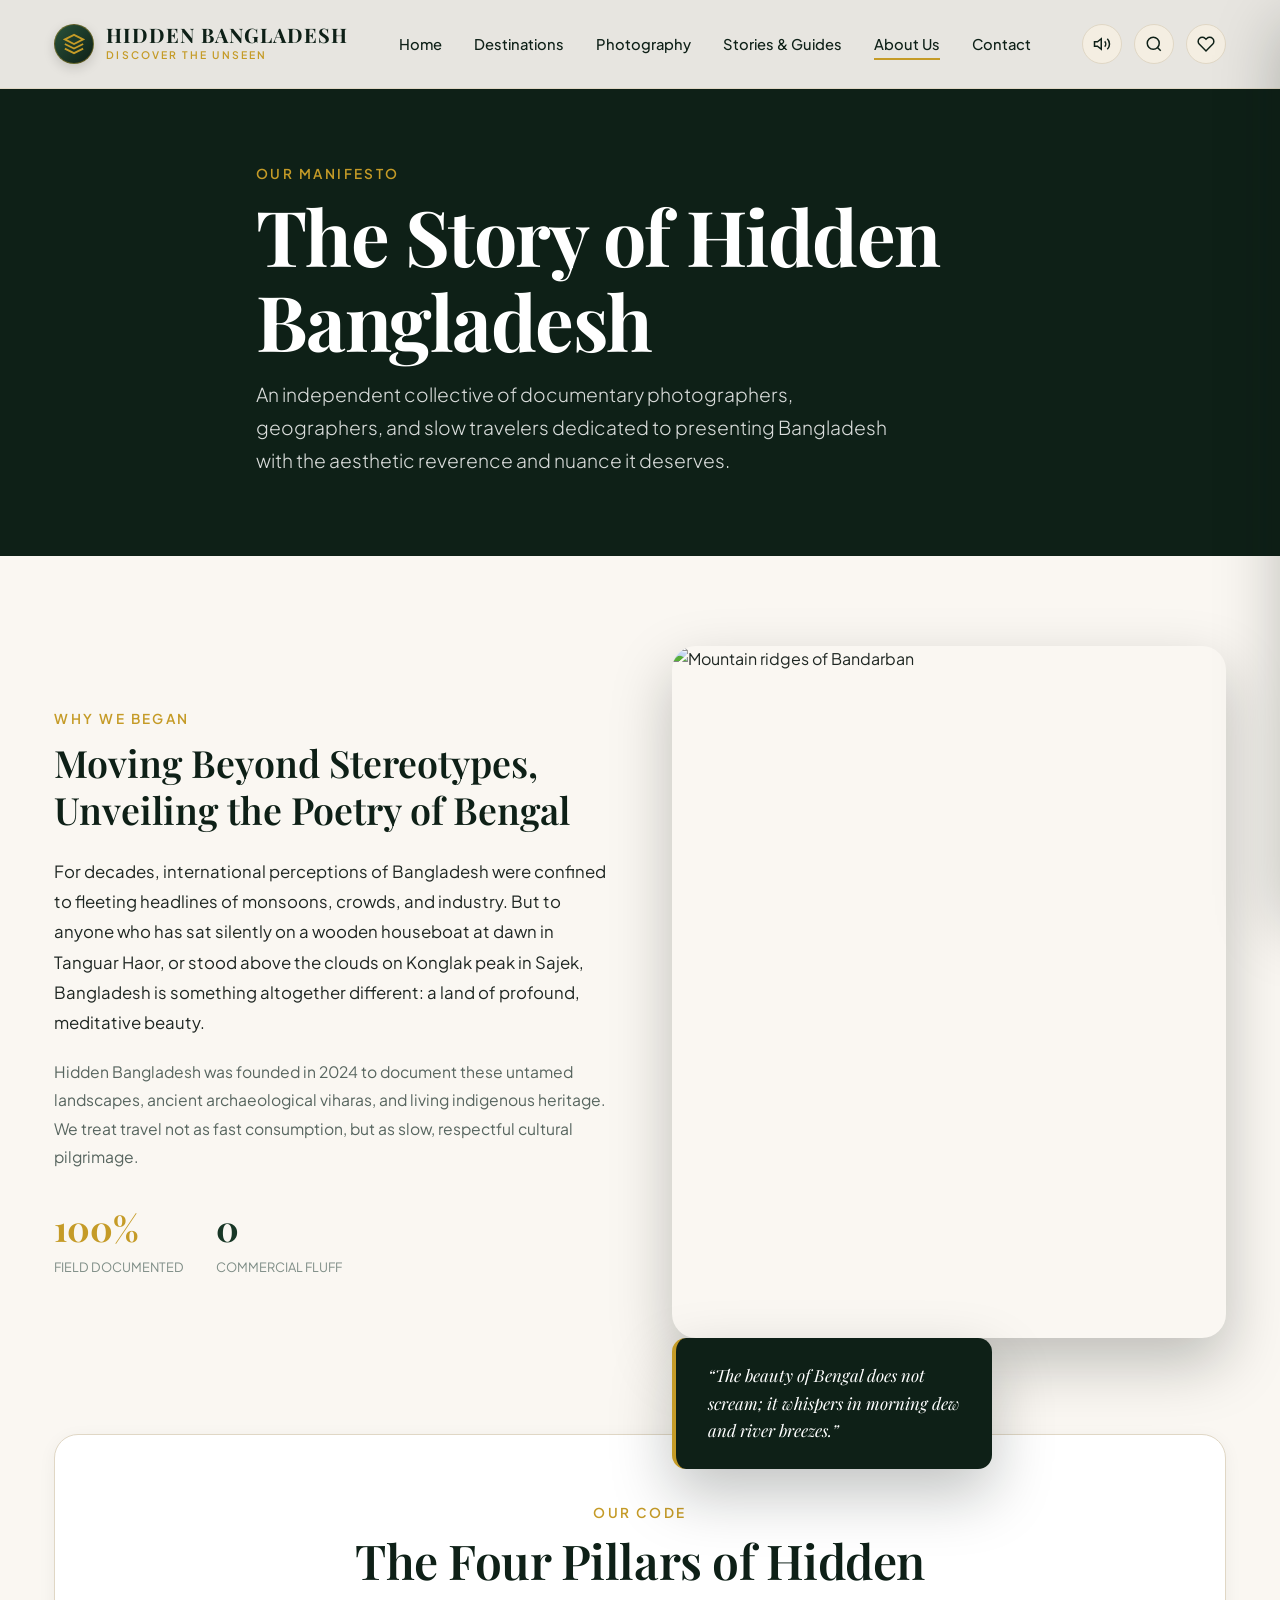
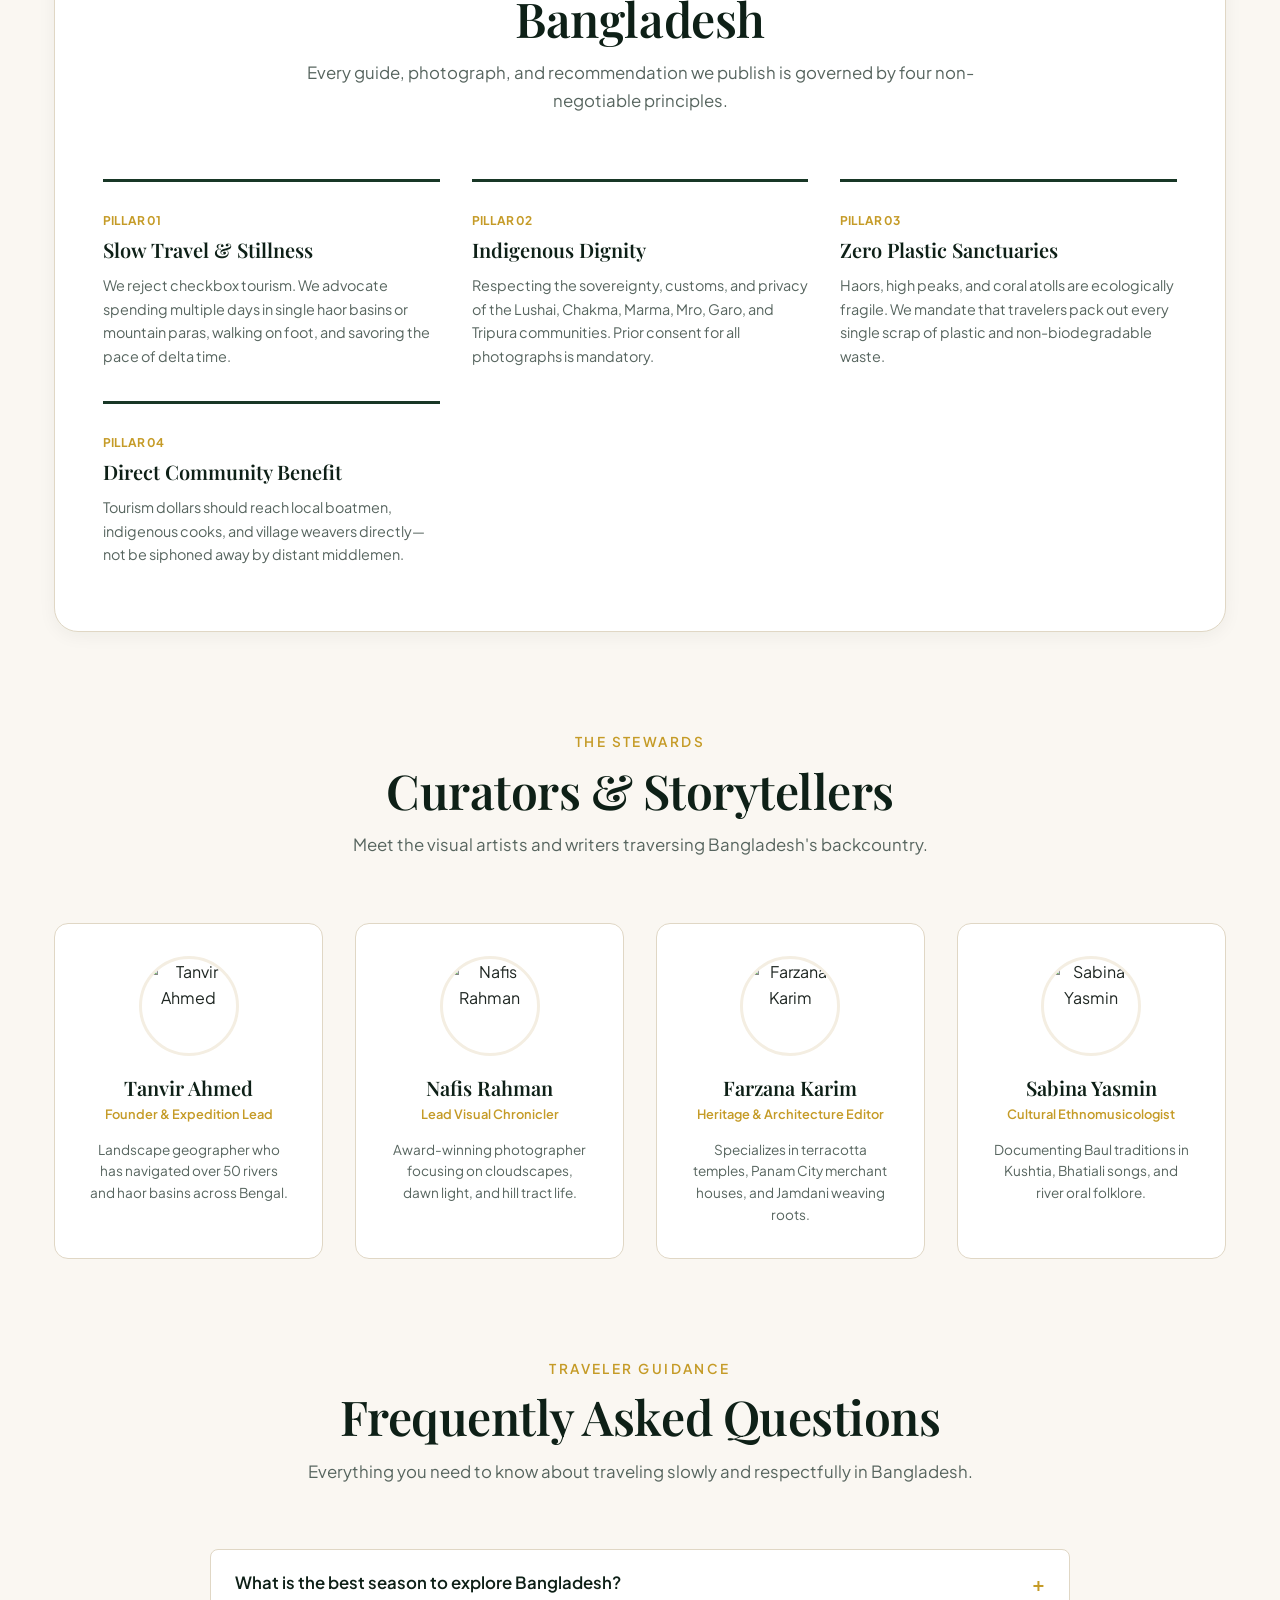
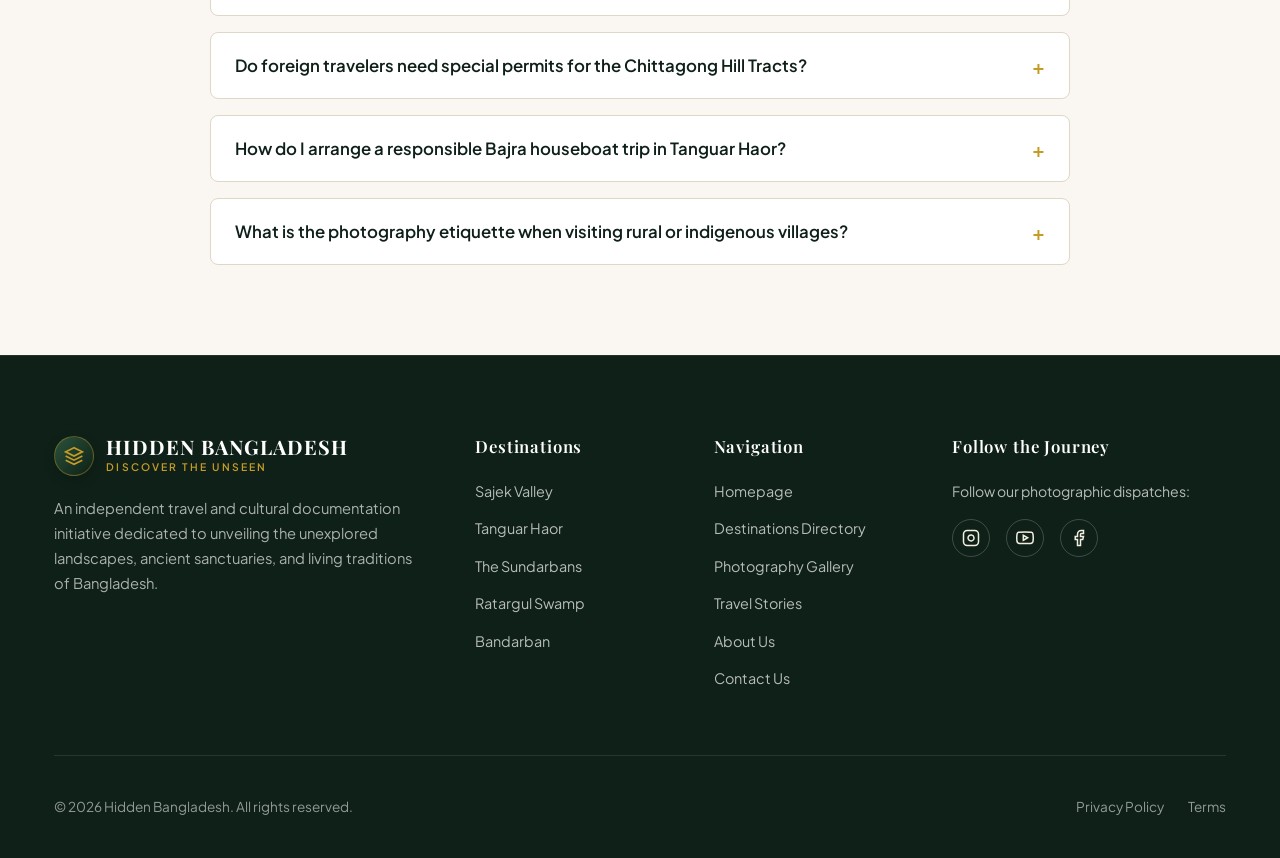
==== about.html @ ad8281f9 "Initial commit" ====
<!DOCTYPE html>
<html lang="en">
<head>
  <meta charset="UTF-8">
  <meta name="viewport" content="width=device-width, initial-scale=1.0">
  <title>About Us — Hidden Bangladesh</title>
  <meta name="description" content="Learn about Hidden Bangladesh: an independent cultural and travel documentation initiative dedicated to unveiling the unseen beauty of Bengal.">
  <link rel="stylesheet" href="css/style.css">
  <link rel="stylesheet" href="css/components.css">
</head>
<body style="background-color: var(--color-sand-light);">

  <!-- Navigation Bar -->
  <nav class="site-nav nav-light">
    <div class="container nav-container">
      <a href="index.html" class="brand-logo" aria-label="Hidden Bangladesh Home">
        <div class="brand-symbol">
          <svg width="22" height="22" viewBox="0 0 24 24" fill="none" stroke="currentColor" stroke-width="2">
            <path d="M12 2L2 7l10 5 10-5-10-5z"></path>
            <path d="M2 17l10 5 10-5"></path>
            <path d="M2 12l10 5 10-5"></path>
          </svg>
        </div>
        <div class="brand-text-wrap">
          <span class="brand-name">HIDDEN BANGLADESH</span>
          <span class="brand-sub">DISCOVER THE UNSEEN</span>
        </div>
      </a>

      <div class="nav-menu">
        <a href="index.html" class="nav-link">Home</a>
        <a href="destinations.html" class="nav-link">Destinations</a>
        <a href="photography.html" class="nav-link">Photography</a>
        <a href="stories.html" class="nav-link">Stories & Guides</a>
        <a href="about.html" class="nav-link active">About Us</a>
        <a href="contact.html" class="nav-link">Contact</a>
      </div>

      <div class="nav-actions">
        <button class="nav-action-btn" data-action="toggle-sound" title="Listen to atmospheric river soundscape">
          <svg width="18" height="18" viewBox="0 0 24 24" fill="none" stroke="currentColor" stroke-width="2">
            <polygon points="11 5 6 9 2 9 2 15 6 15 11 19 11 5"></polygon>
            <path d="M19.07 4.93a10 10 0 0 1 0 14.14M15.54 8.46a5 5 0 0 1 0 7.07"></path>
          </svg>
        </button>

        <button class="nav-action-btn" data-action="open-search" title="Search (Ctrl+K)">
          <svg width="18" height="18" viewBox="0 0 24 24" fill="none" stroke="currentColor" stroke-width="2">
            <circle cx="11" cy="11" r="8"></circle>
            <line x1="21" y1="21" x2="16.65" y2="16.65"></line>
          </svg>
        </button>

        <button class="nav-action-btn" data-action="open-favorites" title="View your saved places">
          <svg width="18" height="18" viewBox="0 0 24 24" fill="none" stroke="currentColor" stroke-width="2">
            <path d="M20.84 4.61a5.5 5.5 0 0 0-7.78 0L12 5.67l-1.06-1.06a5.5 5.5 0 0 0-7.78 7.78l1.06 1.06L12 21.23l7.78-7.78 1.06-1.06a5.5 5.5 0 0 0 0-7.78z"></path>
          </svg>
          <span class="fav-counter-badge" style="display: none;">0</span>
        </button>

        <button class="mobile-toggle" aria-label="Open mobile menu">
          <svg width="24" height="24" viewBox="0 0 24 24" fill="none" stroke="currentColor" stroke-width="2">
            <line x1="3" y1="12" x2="21" y2="12"></line>
            <line x1="3" y1="6" x2="21" y2="6"></line>
            <line x1="3" y1="18" x2="21" y2="18"></line>
          </svg>
        </button>
      </div>
    </div>
  </nav>

  <!-- Mobile Drawer -->
  <div class="mobile-drawer">
    <button class="mobile-drawer-close" aria-label="Close menu">✕</button>
    <div class="mobile-menu">
      <a href="index.html" class="nav-link">Home</a>
      <a href="destinations.html" class="nav-link">Explore Destinations</a>
      <a href="photography.html" class="nav-link">Photography Gallery</a>
      <a href="stories.html" class="nav-link">Travel Stories & Blog</a>
      <a href="about.html" class="nav-link active">About Hidden Bangladesh</a>
      <a href="contact.html" class="nav-link">Contact & Inquiries</a>
    </div>
  </div>

  <!-- Editorial Sub-Hero Banner -->
  <header class="sub-hero">
    <div class="sub-hero-pattern" style="background-image: url('https://images.unsplash.com/photo-1518495973542-4542c06a5843?auto=format&fit=crop&w=1600&q=80');"></div>
    <div class="container sub-hero-content">
      <span class="subtitle-editorial" style="color: var(--color-gold);">Our Manifesto</span>
      <h1 class="headline-display" style="color: var(--color-white); margin-bottom: 1rem;">
        The Story of Hidden Bangladesh
      </h1>
      <p class="lead-text" style="color: rgba(255, 255, 255, 0.85); max-width: 650px;">
        An independent collective of documentary photographers, geographers, and slow travelers dedicated to presenting Bangladesh with the aesthetic reverence and nuance it deserves.
      </p>
    </div>
  </header>

  <!-- Story & Genesis -->
  <main class="section-spacing">
    <div class="container">
      <div style="display: grid; grid-template-columns: 1fr 1fr; gap: 4rem; align-items: center; margin-bottom: 6rem;" class="about-grid">
        <div>
          <span class="subtitle-editorial">Why We Began</span>
          <h2 style="font-size: 2.35rem; color: var(--color-forest-deep); margin-bottom: 1.5rem; line-height: 1.25;">
            Moving Beyond Stereotypes, Unveiling the Poetry of Bengal
          </h2>
          <p style="color: var(--color-text-main); font-size: 1.05rem; line-height: 1.8; margin-bottom: 1.25rem;">
            For decades, international perceptions of Bangladesh were confined to fleeting headlines of monsoons, crowds, and industry. But to anyone who has sat silently on a wooden houseboat at dawn in Tanguar Haor, or stood above the clouds on Konglak peak in Sajek, Bangladesh is something altogether different: a land of profound, meditative beauty.
          </p>
          <p style="color: var(--color-text-muted); font-size: 0.98rem; line-height: 1.8; margin-bottom: 1.75rem;">
            Hidden Bangladesh was founded in 2024 to document these untamed landscapes, ancient archaeological viharas, and living indigenous heritage. We treat travel not as fast consumption, but as slow, respectful cultural pilgrimage.
          </p>
          <div style="display: flex; gap: 2rem;">
            <div>
              <div style="font-family: var(--font-serif); font-size: 2.2rem; color: var(--color-gold); font-weight: 700;">100%</div>
              <div style="font-size: 0.8rem; color: var(--color-text-subtle); text-transform: uppercase;">Field Documented</div>
            </div>
            <div>
              <div style="font-family: var(--font-serif); font-size: 2.2rem; color: var(--color-forest); font-weight: 700;">0</div>
              <div style="font-size: 0.8rem; color: var(--color-text-subtle); text-transform: uppercase;">Commercial Fluff</div>
            </div>
          </div>
        </div>

        <div style="position: relative;">
          <div style="border-radius: var(--radius-xl); overflow: hidden; box-shadow: var(--shadow-deep); aspect-ratio: 4/5;">
            <img src="https://images.unsplash.com/photo-1544735716-392fe2489ffa?auto=format&fit=crop&w=1000&q=80" alt="Mountain ridges of Bandarban" style="width: 100%; height: 100%; object-fit: cover;">
          </div>
          <div style="position: absolute; -bottom: 2rem; -left: 2rem; background: var(--color-forest-deep); color: var(--color-white); padding: 1.5rem 2rem; border-radius: var(--radius-lg); border-left: 4px solid var(--color-gold); max-width: 320px; box-shadow: var(--shadow-deep);">
            <p style="font-family: var(--font-serif); font-style: italic; font-size: 1.05rem; margin: 0;">
              “The beauty of Bengal does not scream; it whispers in morning dew and river breezes.”
            </p>
          </div>
        </div>
      </div>

      <!-- Core Principles / Ethical Charter -->
      <section style="background: var(--color-white); padding: 4rem 3rem; border-radius: var(--radius-xl); border: 1px solid var(--color-sand-border); box-shadow: var(--shadow-subtle); margin-bottom: 6rem;" id="manifesto">
        <div class="section-header">
          <span class="subtitle-editorial">Our Code</span>
          <h2 class="headline-section">The Four Pillars of Hidden Bangladesh</h2>
          <p>Every guide, photograph, and recommendation we publish is governed by four non-negotiable principles.</p>
        </div>

        <div style="display: grid; grid-template-columns: repeat(auto-fit, minmax(260px, 1fr)); gap: 2rem;">
          <div style="border-top: 3px solid var(--color-forest); padding-top: 1.5rem;">
            <span style="font-size: 0.75rem; font-weight: 700; color: var(--color-gold); text-transform: uppercase;">Pillar 01</span>
            <h3 style="font-size: 1.25rem; margin-top: 0.35rem; margin-bottom: 0.75rem; color: var(--color-forest-deep);">Slow Travel & Stillness</h3>
            <p style="color: var(--color-text-muted); font-size: 0.9rem; line-height: 1.65;">
              We reject checkbox tourism. We advocate spending multiple days in single haor basins or mountain paras, walking on foot, and savoring the pace of delta time.
            </p>
          </div>

          <div style="border-top: 3px solid var(--color-forest); padding-top: 1.5rem;">
            <span style="font-size: 0.75rem; font-weight: 700; color: var(--color-gold); text-transform: uppercase;">Pillar 02</span>
            <h3 style="font-size: 1.25rem; margin-top: 0.35rem; margin-bottom: 0.75rem; color: var(--color-forest-deep);">Indigenous Dignity</h3>
            <p style="color: var(--color-text-muted); font-size: 0.9rem; line-height: 1.65;">
              Respecting the sovereignty, customs, and privacy of the Lushai, Chakma, Marma, Mro, Garo, and Tripura communities. Prior consent for all photographs is mandatory.
            </p>
          </div>

          <div style="border-top: 3px solid var(--color-forest); padding-top: 1.5rem;">
            <span style="font-size: 0.75rem; font-weight: 700; color: var(--color-gold); text-transform: uppercase;">Pillar 03</span>
            <h3 style="font-size: 1.25rem; margin-top: 0.35rem; margin-bottom: 0.75rem; color: var(--color-forest-deep);">Zero Plastic Sanctuaries</h3>
            <p style="color: var(--color-text-muted); font-size: 0.9rem; line-height: 1.65;">
              Haors, high peaks, and coral atolls are ecologically fragile. We mandate that travelers pack out every single scrap of plastic and non-biodegradable waste.
            </p>
          </div>

          <div style="border-top: 3px solid var(--color-forest); padding-top: 1.5rem;">
            <span style="font-size: 0.75rem; font-weight: 700; color: var(--color-gold); text-transform: uppercase;">Pillar 04</span>
            <h3 style="font-size: 1.25rem; margin-top: 0.35rem; margin-bottom: 0.75rem; color: var(--color-forest-deep);">Direct Community Benefit</h3>
            <p style="color: var(--color-text-muted); font-size: 0.9rem; line-height: 1.65;">
              Tourism dollars should reach local boatmen, indigenous cooks, and village weavers directly—not be siphoned away by distant middlemen.
            </p>
          </div>
        </div>
      </section>

      <!-- The Curators / Team -->
      <section style="margin-bottom: 6rem;">
        <div class="section-header">
          <span class="subtitle-editorial">The Stewards</span>
          <h2 class="headline-section">Curators & Storytellers</h2>
          <p>Meet the visual artists and writers traversing Bangladesh's backcountry.</p>
        </div>

        <div style="display: grid; grid-template-columns: repeat(auto-fit, minmax(250px, 1fr)); gap: 2rem;">
          <div style="background: var(--color-white); border-radius: var(--radius-lg); overflow: hidden; border: 1px solid var(--color-sand-border); text-align: center; padding: 2rem;">
            <img src="https://images.unsplash.com/photo-1534528741775-53994a69daeb?auto=format&fit=crop&w=240&q=80" alt="Tanvir Ahmed" style="width: 100px; height: 100px; border-radius: 50%; margin: 0 auto 1.25rem; object-fit: cover; border: 3px solid var(--color-sand);">
            <h3 style="font-size: 1.25rem; color: var(--color-forest-deep); margin-bottom: 0.25rem;">Tanvir Ahmed</h3>
            <div style="font-size: 0.8rem; color: var(--color-gold); font-weight: 600; margin-bottom: 0.85rem;">Founder & Expedition Lead</div>
            <p style="font-size: 0.85rem; color: var(--color-text-muted); line-height: 1.6;">Landscape geographer who has navigated over 50 rivers and haor basins across Bengal.</p>
          </div>

          <div style="background: var(--color-white); border-radius: var(--radius-lg); overflow: hidden; border: 1px solid var(--color-sand-border); text-align: center; padding: 2rem;">
            <img src="https://images.unsplash.com/photo-1507003211169-0a1dd7228f2d?auto=format&fit=crop&w=240&q=80" alt="Nafis Rahman" style="width: 100px; height: 100px; border-radius: 50%; margin: 0 auto 1.25rem; object-fit: cover; border: 3px solid var(--color-sand);">
            <h3 style="font-size: 1.25rem; color: var(--color-forest-deep); margin-bottom: 0.25rem;">Nafis Rahman</h3>
            <div style="font-size: 0.8rem; color: var(--color-gold); font-weight: 600; margin-bottom: 0.85rem;">Lead Visual Chronicler</div>
            <p style="font-size: 0.85rem; color: var(--color-text-muted); line-height: 1.6;">Award-winning photographer focusing on cloudscapes, dawn light, and hill tract life.</p>
          </div>

          <div style="background: var(--color-white); border-radius: var(--radius-lg); overflow: hidden; border: 1px solid var(--color-sand-border); text-align: center; padding: 2rem;">
            <img src="https://images.unsplash.com/photo-1573496359142-b8d87734a5a2?auto=format&fit=crop&w=240&q=80" alt="Farzana Karim" style="width: 100px; height: 100px; border-radius: 50%; margin: 0 auto 1.25rem; object-fit: cover; border: 3px solid var(--color-sand);">
            <h3 style="font-size: 1.25rem; color: var(--color-forest-deep); margin-bottom: 0.25rem;">Farzana Karim</h3>
            <div style="font-size: 0.8rem; color: var(--color-gold); font-weight: 600; margin-bottom: 0.85rem;">Heritage & Architecture Editor</div>
            <p style="font-size: 0.85rem; color: var(--color-text-muted); line-height: 1.6;">Specializes in terracotta temples, Panam City merchant houses, and Jamdani weaving roots.</p>
          </div>

          <div style="background: var(--color-white); border-radius: var(--radius-lg); overflow: hidden; border: 1px solid var(--color-sand-border); text-align: center; padding: 2rem;">
            <img src="https://images.unsplash.com/photo-1544005313-94ddf0286df2?auto=format&fit=crop&w=240&q=80" alt="Sabina Yasmin" style="width: 100px; height: 100px; border-radius: 50%; margin: 0 auto 1.25rem; object-fit: cover; border: 3px solid var(--color-sand);">
            <h3 style="font-size: 1.25rem; color: var(--color-forest-deep); margin-bottom: 0.25rem;">Sabina Yasmin</h3>
            <div style="font-size: 0.8rem; color: var(--color-gold); font-weight: 600; margin-bottom: 0.85rem;">Cultural Ethnomusicologist</div>
            <p style="font-size: 0.85rem; color: var(--color-text-muted); line-height: 1.6;">Documenting Baul traditions in Kushtia, Bhatiali songs, and river oral folklore.</p>
          </div>
        </div>
      </section>

      <!-- Interactive FAQ Accordion -->
      <section style="max-width: 860px; margin-inline: auto;">
        <div class="section-header">
          <span class="subtitle-editorial">Traveler Guidance</span>
          <h2 class="headline-section">Frequently Asked Questions</h2>
          <p>Everything you need to know about traveling slowly and respectfully in Bangladesh.</p>
        </div>

        <div style="display: flex; flex-direction: column; gap: 1rem;" id="faqAccordion">
          <!-- FAQ 1 -->
          <div class="faq-item" style="background: var(--color-white); border-radius: var(--radius-md); border: 1px solid var(--color-sand-border); overflow: hidden;">
            <button class="faq-question" style="width: 100%; padding: 1.25rem 1.5rem; text-align: left; display: flex; justify-content: space-between; align-items: center; font-weight: 600; color: var(--color-forest-deep); font-size: 1.05rem;" onclick="toggleFaq(this)">
              <span>What is the best season to explore Bangladesh?</span>
              <span class="faq-icon" style="color: var(--color-gold); font-size: 1.25rem;">+</span>
            </button>
            <div class="faq-answer" style="display: none; padding: 0 1.5rem 1.5rem; color: var(--color-text-muted); font-size: 0.95rem; line-height: 1.7;">
              Bangladesh has distinctive seasons: <strong>October through March (Winter)</strong> offers cool breezes, clear blue skies, morning fog, and millions of migratory birds. <strong>July through October (Monsoon)</strong> is the only time to experience flooded wetland haors (like Tanguar Haor and Ratargul Swamp) in their full inland sea majesty.
            </div>
          </div>

          <!-- FAQ 2 -->
          <div class="faq-item" style="background: var(--color-white); border-radius: var(--radius-md); border: 1px solid var(--color-sand-border); overflow: hidden;">
            <button class="faq-question" style="width: 100%; padding: 1.25rem 1.5rem; text-align: left; display: flex; justify-content: space-between; align-items: center; font-weight: 600; color: var(--color-forest-deep); font-size: 1.05rem;" onclick="toggleFaq(this)">
              <span>Do foreign travelers need special permits for the Chittagong Hill Tracts?</span>
              <span class="faq-icon" style="color: var(--color-gold); font-size: 1.25rem;">+</span>
            </button>
            <div class="faq-answer" style="display: none; padding: 0 1.5rem 1.5rem; color: var(--color-text-muted); font-size: 0.95rem; line-height: 1.7;">
              Yes. Non-Bangladeshi passport holders visiting Bandarban, Rangamati, or Khagrachhari must register with the district administration / security checkpoints. Sajek Valley and Nilgiri typically require convoy travel from checkpoints. We recommend arranging travel with certified local tour coordinators who handle paperwork in advance.
            </div>
          </div>

          <!-- FAQ 3 -->
          <div class="faq-item" style="background: var(--color-white); border-radius: var(--radius-md); border: 1px solid var(--color-sand-border); overflow: hidden;">
            <button class="faq-question" style="width: 100%; padding: 1.25rem 1.5rem; text-align: left; display: flex; justify-content: space-between; align-items: center; font-weight: 600; color: var(--color-forest-deep); font-size: 1.05rem;" onclick="toggleFaq(this)">
              <span>How do I arrange a responsible Bajra houseboat trip in Tanguar Haor?</span>
              <span class="faq-icon" style="color: var(--color-gold); font-size: 1.25rem;">+</span>
            </button>
            <div class="faq-answer" style="display: none; padding: 0 1.5rem 1.5rem; color: var(--color-text-muted); font-size: 0.95rem; line-height: 1.7;">
              Ensure you book with eco-certified houseboats that have bio-toilets, provide life jackets, adhere to zero-plastic waste containment, and prohibit loud sound systems that disturb bird sanctuaries. Our team maintains a vetted list of ethical boat operators in Tahirpur.
            </div>
          </div>

          <!-- FAQ 4 -->
          <div class="faq-item" style="background: var(--color-white); border-radius: var(--radius-md); border: 1px solid var(--color-sand-border); overflow: hidden;">
            <button class="faq-question" style="width: 100%; padding: 1.25rem 1.5rem; text-align: left; display: flex; justify-content: space-between; align-items: center; font-weight: 600; color: var(--color-forest-deep); font-size: 1.05rem;" onclick="toggleFaq(this)">
              <span>What is the photography etiquette when visiting rural or indigenous villages?</span>
              <span class="faq-icon" style="color: var(--color-gold); font-size: 1.25rem;">+</span>
            </button>
            <div class="faq-answer" style="display: none; padding: 0 1.5rem 1.5rem; color: var(--color-text-muted); font-size: 0.95rem; line-height: 1.7;">
              Always ask verbal permission with a respectful smile before aiming a camera at individuals, especially village elders, women, and children. In Buddhist pagodas and tribal shrines, ask your guide if photography is permitted. Never offer cash for photos as it commodifies personal dignity.
            </div>
          </div>
        </div>
      </section>

    </div>
  </main>

  <!-- Global Footer -->
  <footer class="site-footer">
    <div class="container">
      <div class="footer-top">
        <div class="footer-brand">
          <a href="index.html" class="brand-logo" style="margin-bottom: 1rem;">
            <div class="brand-symbol">
              <svg width="20" height="20" viewBox="0 0 24 24" fill="none" stroke="currentColor" stroke-width="2">
                <path d="M12 2L2 7l10 5 10-5-10-5z"></path>
                <path d="M2 17l10 5 10-5"></path>
                <path d="M2 12l10 5 10-5"></path>
              </svg>
            </div>
            <div class="brand-text-wrap">
              <span class="brand-name">HIDDEN BANGLADESH</span>
              <span class="brand-sub">DISCOVER THE UNSEEN</span>
            </div>
          </a>
          <p>
            An independent travel and cultural documentation initiative dedicated to unveiling the unexplored landscapes, ancient sanctuaries, and living traditions of Bangladesh.
          </p>
        </div>

        <div class="footer-col">
          <h4>Destinations</h4>
          <div class="footer-links">
            <a href="destination-detail.html?id=sajek-valley">Sajek Valley</a>
            <a href="destination-detail.html?id=tanguar-haor">Tanguar Haor</a>
            <a href="destination-detail.html?id=sundarbans">The Sundarbans</a>
            <a href="destination-detail.html?id=ratargul-swamp-forest">Ratargul Swamp</a>
            <a href="destination-detail.html?id=bandarban-hill-tracts">Bandarban</a>
          </div>
        </div>

        <div class="footer-col">
          <h4>Navigation</h4>
          <div class="footer-links">
            <a href="index.html">Homepage</a>
            <a href="destinations.html">Destinations Directory</a>
            <a href="photography.html">Photography Gallery</a>
            <a href="stories.html">Travel Stories</a>
            <a href="about.html">About Us</a>
            <a href="contact.html">Contact Us</a>
          </div>
        </div>

        <div class="footer-col">
          <h4>Follow the Journey</h4>
          <p style="font-size: 0.88rem; color: rgba(255,255,255,0.7); margin-bottom: 1rem;">
            Follow our photographic dispatches:
          </p>
          <div class="social-links">
            <a href="#" class="social-link" title="Instagram">
              <svg width="18" height="18" viewBox="0 0 24 24" fill="none" stroke="currentColor" stroke-width="2">
                <rect x="2" y="2" width="20" height="20" rx="5" ry="5"></rect>
                <path d="M16 11.37A4 4 0 1 1 12.63 8 4 4 0 0 1 16 11.37z"></path>
                <line x1="17.5" y1="6.5" x2="17.51" y2="6.5"></line>
              </svg>
            </a>
            <a href="#" class="social-link" title="YouTube">
              <svg width="18" height="18" viewBox="0 0 24 24" fill="none" stroke="currentColor" stroke-width="2">
                <path d="M22.54 6.42a2.78 2.78 0 0 0-1.94-2C18.88 4 12 4 12 4s-6.88 0-8.6.46a2.78 2.78 0 0 0-1.94 2A29 29 0 0 0 1 11.75a29 29 0 0 0 .46 5.33A2.78 2.78 0 0 0 3.4 19c1.72.46 8.6.46 8.6.46s6.88 0 8.6-.46a2.78 2.78 0 0 0 1.94-2 29 29 0 0 0 .46-5.25 29 29 0 0 0-.46-5.33z"></path>
                <polygon points="9.75 15.02 15.5 11.75 9.75 8.48 9.75 15.02"></polygon>
              </svg>
            </a>
            <a href="#" class="social-link" title="Facebook">
              <svg width="18" height="18" viewBox="0 0 24 24" fill="none" stroke="currentColor" stroke-width="2">
                <path d="M18 2h-3a5 5 0 0 0-5 5v3H7v4h3v8h4v-8h3l1-4h-4V7a1 1 0 0 1 1-1h3z"></path>
              </svg>
            </a>
          </div>
        </div>
      </div>

      <div class="footer-bottom">
        <div>© 2026 Hidden Bangladesh. All rights reserved.</div>
        <div style="display: flex; gap: 1.5rem;">
          <a href="privacy.html" style="color: inherit;">Privacy Policy</a>
          <a href="privacy.html#terms" style="color: inherit;">Terms</a>
        </div>
      </div>
    </div>
  </footer>

  <!-- Search Modal -->
  <div class="search-modal" id="searchModal" role="dialog" aria-modal="true">
    <div class="search-modal-box">
      <div class="search-modal-header">
        <svg width="22" height="22" viewBox="0 0 24 24" fill="none" stroke="currentColor" stroke-width="2" style="color: var(--color-forest);">
          <circle cx="11" cy="11" r="8"></circle>
          <line x1="21" y1="21" x2="16.65" y2="16.65"></line>
        </svg>
        <input type="text" class="search-modal-input" placeholder="Search..." autocomplete="off">
        <button class="search-close-btn" style="font-size: 1.25rem; color: var(--color-text-subtle);">✕</button>
      </div>
      <div class="search-results-list"></div>
    </div>
  </div>

  <!-- Favorites Drawer -->
  <div class="favorites-drawer-overlay" id="favoritesOverlay"></div>
  <aside class="favorites-drawer" id="favoritesDrawer">
    <div class="favorites-header">
      <div style="display: flex; align-items: center; gap: 0.5rem;">
        <svg width="20" height="20" viewBox="0 0 24 24" fill="currentColor" style="color: var(--color-earth);">
          <path d="M20.84 4.61a5.5 5.5 0 0 0-7.78 0L12 5.67l-1.06-1.06a5.5 5.5 0 0 0-7.78 7.78l1.06 1.06L12 21.23l7.78-7.78 1.06-1.06a5.5 5.5 0 0 0 0-7.78z"></path>
        </svg>
        <h3 style="font-size: 1.25rem; margin: 0; color: var(--color-forest-deep);">Your Saved Places</h3>
      </div>
      <button class="favorites-close-btn" style="font-size: 1.25rem; color: var(--color-text-subtle);">✕</button>
    </div>
    <div class="favorites-list"></div>
  </aside>

  <style>
    @media (max-width: 860px) {
      .about-grid {
        grid-template-columns: 1fr !important;
      }
    }
  </style>

  <!-- Scripts -->
  <script src="js/data.js"></script>
  <script src="js/main.js"></script>
  <script>
    function toggleFaq(btn) {
      const item = btn.closest('.faq-item');
      const answer = item.querySelector('.faq-answer');
      const icon = item.querySelector('.faq-icon');
      const isOpen = answer.style.display === 'block';

      if (isOpen) {
        answer.style.display = 'none';
        icon.textContent = '+';
      } else {
        answer.style.display = 'block';
        icon.textContent = '−';
      }
    }
  </script>
</body>
</html>
---- css/style.css ----
/* ==========================================================================
   HIDDEN BANGLADESH - CORE DESIGN SYSTEM & TOKENS
   Inspired by Unseen Bangladesh, Kinfolk, National Geographic Traveler
   ========================================================================== */

@import url('https://fonts.googleapis.com/css2?family=Noto+Serif+Bengali:wght@400;600&family=Playfair+Display:ital,wght@0,400;0,500;0,600;0,700;0,900;1,400;1,600&family=Plus+Jakarta+Sans:wght@300;400;500;600;700&display=swap');

:root {
  /* Editorial Palette: Forest Green, Warm Beige, Off-White, Earthy Brown, Charcoal Black */
  --color-forest-deep: #0e2017;
  --color-forest: #183726;
  --color-forest-light: #2a523a;
  --color-forest-mist: #eef4f0;

  --color-sand: #f4eee2;
  --color-sand-light: #faf7f2;
  --color-sand-border: #e0d7c5;
  --color-sand-dark: #d5c8af;

  --color-gold: #c59b27;
  --color-gold-hover: #dcad32;
  --color-gold-glow: rgba(197, 155, 39, 0.25);

  --color-earth: #8f5334;
  --color-earth-light: #bc7752;

  --color-charcoal: #141715;
  --color-charcoal-card: #1c211e;
  --color-charcoal-border: #28302b;

  --color-offwhite: #fcfaf7;
  --color-text-main: #1f2723;
  --color-text-muted: #57655f;
  --color-text-subtle: #7f8e87;
  --color-white: #ffffff;

  /* Typography */
  --font-serif: 'Playfair Display', Georgia, 'Times New Roman', serif;
  --font-sans: 'Plus Jakarta Sans', -apple-system, BlinkMacSystemFont, 'Segoe UI', Roboto, sans-serif;
  --font-bengali: 'Noto Serif Bengali', serif;

  /* Spacing Scale */
  --space-2xs: 0.25rem;
  --space-xs: 0.5rem;
  --space-sm: 0.75rem;
  --space-md: 1rem;
  --space-lg: 1.5rem;
  --space-xl: 2rem;
  --space-2xl: 3rem;
  --space-3xl: 4.5rem;
  --space-4xl: 6rem;
  --space-5xl: 8rem;

  /* Container */
  --container-max: 1320px;
  --container-narrow: 860px;
  --container-fluid: 94%;

  /* Borders & Radius */
  --radius-sm: 4px;
  --radius-md: 8px;
  --radius-lg: 14px;
  --radius-xl: 24px;
  --radius-full: 9999px;

  /* Elevations */
  --shadow-subtle: 0 4px 18px rgba(14, 32, 23, 0.05);
  --shadow-card: 0 10px 30px rgba(14, 32, 23, 0.08);
  --shadow-hover: 0 18px 45px rgba(14, 32, 23, 0.14);
  --shadow-deep: 0 25px 60px rgba(10, 20, 15, 0.25);

  /* Transitions */
  --transition-fast: 0.2s cubic-bezier(0.16, 1, 0.3, 1);
  --transition-normal: 0.35s cubic-bezier(0.16, 1, 0.3, 1);
  --transition-slow: 0.65s cubic-bezier(0.16, 1, 0.3, 1);
}

/* ==========================================================================
   Base & Resets
   ========================================================================== */
*, *::before, *::after {
  box-sizing: border-box;
  margin: 0;
  padding: 0;
}

html {
  font-size: 16px;
  scroll-behavior: smooth;
  -webkit-font-smoothing: antialiased;
  -moz-osx-font-smoothing: grayscale;
}

body {
  font-family: var(--font-sans);
  color: var(--color-text-main);
  background-color: var(--color-sand-light);
  line-height: 1.65;
  overflow-x: hidden;
  position: relative;
  min-height: 100vh;
}

img {
  max-width: 100%;
  height: auto;
  display: block;
  object-fit: cover;
}

a {
  color: inherit;
  text-decoration: none;
  transition: color var(--transition-fast);
}

button, input, textarea, select {
  font-family: inherit;
  font-size: inherit;
  color: inherit;
}

button {
  cursor: pointer;
  border: none;
  background: none;
}

ul, ol {
  list-style: none;
}

/* ==========================================================================
   Typography Classes
   ========================================================================== */
h1, h2, h3, h4, h5, h6 {
  font-family: var(--font-serif);
  font-weight: 600;
  color: var(--color-forest-deep);
  line-height: 1.2;
}

.headline-display {
  font-size: clamp(2.5rem, 6vw, 4.8rem);
  font-weight: 700;
  letter-spacing: -0.02em;
  line-height: 1.1;
}

.headline-section {
  font-size: clamp(2rem, 4vw, 3rem);
  font-weight: 600;
  letter-spacing: -0.01em;
}

.headline-card {
  font-size: clamp(1.25rem, 2vw, 1.65rem);
  font-weight: 600;
}

.subtitle-editorial {
  font-family: var(--font-sans);
  font-size: 0.85rem;
  font-weight: 600;
  text-transform: uppercase;
  letter-spacing: 0.18em;
  color: var(--color-gold);
  display: inline-block;
  margin-bottom: var(--space-xs);
}

.text-bengali {
  font-family: var(--font-bengali);
  font-weight: 400;
  opacity: 0.85;
}

.lead-text {
  font-size: clamp(1.05rem, 1.5vw, 1.25rem);
  font-weight: 300;
  color: var(--color-text-muted);
  line-height: 1.7;
}

/* ==========================================================================
   Layout Containers & Wrappers
   ========================================================================== */
.container {
  width: min(var(--container-max), var(--container-fluid));
  margin-inline: auto;
  padding-inline: var(--space-md);
}

.container-narrow {
  width: min(var(--container-narrow), var(--container-fluid));
  margin-inline: auto;
  padding-inline: var(--space-md);
}

.section-spacing {
  padding-block: clamp(3.5rem, 7vw, 6.5rem);
}

.section-spacing-sm {
  padding-block: clamp(2rem, 4vw, 3.5rem);
}

.section-header {
  text-align: center;
  max-width: 680px;
  margin-inline: auto;
  margin-bottom: clamp(2.5rem, 5vw, 4rem);
}

.section-header.text-left {
  text-align: left;
  margin-inline: 0;
}

.section-header h2 {
  margin-bottom: var(--space-sm);
}

.section-header p {
  color: var(--color-text-muted);
  font-size: 1.05rem;
}

/* ==========================================================================
   Buttons & Interactive Elements
   ========================================================================== */
.btn {
  display: inline-flex;
  align-items: center;
  justify-content: center;
  gap: var(--space-xs);
  padding: 0.9rem 1.8rem;
  border-radius: var(--radius-full);
  font-size: 0.92rem;
  font-weight: 600;
  letter-spacing: 0.03em;
  transition: all var(--transition-normal);
  text-decoration: none;
  position: relative;
  overflow: hidden;
}

.btn-primary {
  background-color: var(--color-forest);
  color: var(--color-white);
  box-shadow: 0 4px 15px rgba(24, 55, 38, 0.25);
}

.btn-primary:hover {
  background-color: var(--color-forest-deep);
  transform: translateY(-2px);
  box-shadow: 0 8px 25px rgba(14, 32, 23, 0.35);
  color: var(--color-white);
}

.btn-gold {
  background-color: var(--color-gold);
  color: var(--color-charcoal);
  font-weight: 700;
}

.btn-gold:hover {
  background-color: var(--color-gold-hover);
  transform: translateY(-2px);
  box-shadow: 0 8px 25px var(--color-gold-glow);
}

.btn-outline {
  border: 1px solid var(--color-forest);
  color: var(--color-forest);
  background: transparent;
}

.btn-outline:hover {
  background-color: var(--color-forest);
  color: var(--color-white);
  transform: translateY(-2px);
}

.btn-outline-white {
  border: 1px solid rgba(255, 255, 255, 0.7);
  color: var(--color-white);
  background: rgba(255, 255, 255, 0.08);
  backdrop-filter: blur(8px);
}

.btn-outline-white:hover {
  background: var(--color-white);
  color: var(--color-forest-deep);
  border-color: var(--color-white);
  transform: translateY(-2px);
}

.btn-sm {
  padding: 0.55rem 1.15rem;
  font-size: 0.82rem;
}

.btn-icon-only {
  width: 44px;
  height: 44px;
  padding: 0;
  border-radius: 50%;
  display: inline-flex;
  align-items: center;
  justify-content: center;
}

/* Pills & Badges */
.badge {
  display: inline-flex;
  align-items: center;
  gap: 0.35rem;
  padding: 0.35rem 0.85rem;
  border-radius: var(--radius-full);
  font-size: 0.75rem;
  font-weight: 600;
  letter-spacing: 0.04em;
  text-transform: uppercase;
}

.badge-forest {
  background-color: rgba(24, 55, 38, 0.1);
  color: var(--color-forest);
}

.badge-gold {
  background-color: rgba(197, 155, 39, 0.15);
  color: #937217;
  border: 1px solid rgba(197, 155, 39, 0.3);
}

.badge-white {
  background-color: rgba(255, 255, 255, 0.88);
  color: var(--color-forest-deep);
  backdrop-filter: blur(8px);
  box-shadow: 0 2px 10px rgba(0,0,0,0.1);
}

/* ==========================================================================
   Subtle Parallax & Atmospheric FX
   ========================================================================== */
.grain-overlay {
  position: absolute;
  inset: 0;
  pointer-events: none;
  background-image: radial-gradient(rgba(0,0,0,0.03) 1px, transparent 0);
  background-size: 24px 24px;
  opacity: 0.7;
}

.aspect-landscape {
  aspect-ratio: 16 / 10;
}

.aspect-portrait {
  aspect-ratio: 4 / 5;
}

.aspect-square {
  aspect-ratio: 1 / 1;
}

/* Utility Animations */
@keyframes fadeIn {
  from { opacity: 0; transform: translateY(16px); }
  to { opacity: 1; transform: translateY(0); }
}

@keyframes pulseGlow {
  0%, 100% { opacity: 0.7; transform: scale(1); }
  50% { opacity: 1; transform: scale(1.05); }
}

.animate-fade-in {
  animation: fadeIn 0.8s cubic-bezier(0.16, 1, 0.3, 1) forwards;
}

/* Scrollbar styling */
::-webkit-scrollbar {
  width: 8px;
  height: 8px;
}

::-webkit-scrollbar-track {
  background: var(--color-sand);
}

::-webkit-scrollbar-thumb {
  background: var(--color-forest-light);
  border-radius: 4px;
}

::-webkit-scrollbar-thumb:hover {
  background: var(--color-forest-deep);
}
---- css/components.css ----
/* ==========================================================================
   HIDDEN BANGLADESH - COMPONENTS STYLESHEET
   Navbar, Hero, Cards, Lightbox, Search Modal, Favorites Drawer, Footer
   ========================================================================== */

/* ==========================================================================
   1. Navigation Bar
   ========================================================================== */
.site-nav {
  position: fixed;
  top: 0;
  left: 0;
  right: 0;
  z-index: 1000;
  transition: all var(--transition-normal);
  padding: 1.5rem 0;
}

.site-nav.scrolled {
  background: rgba(14, 32, 23, 0.88);
  backdrop-filter: blur(16px);
  -webkit-backdrop-filter: blur(16px);
  padding: 0.85rem 0;
  border-bottom: 1px solid rgba(255, 255, 255, 0.08);
  box-shadow: 0 10px 30px rgba(0, 0, 0, 0.15);
}

.site-nav.nav-light {
  background: rgba(250, 247, 242, 0.92);
  backdrop-filter: blur(16px);
  border-bottom: 1px solid var(--color-sand-border);
}

.nav-container {
  display: flex;
  align-items: center;
  justify-content: space-between;
}

/* Brand Identity */
.brand-logo {
  display: flex;
  align-items: center;
  gap: 0.75rem;
  text-decoration: none;
}

.brand-symbol {
  width: 40px;
  height: 40px;
  border-radius: 50%;
  background: linear-gradient(135deg, var(--color-forest-light), var(--color-forest-deep));
  border: 1px solid rgba(197, 155, 39, 0.4);
  display: flex;
  align-items: center;
  justify-content: center;
  color: var(--color-gold);
  box-shadow: 0 4px 12px rgba(0,0,0,0.15);
}

.brand-text-wrap {
  display: flex;
  flex-direction: column;
}

.brand-name {
  font-family: var(--font-serif);
  font-size: 1.25rem;
  font-weight: 700;
  letter-spacing: 0.05em;
  color: var(--color-white);
  line-height: 1.1;
}

.site-nav.nav-light .brand-name {
  color: var(--color-forest-deep);
}

.brand-sub {
  font-size: 0.65rem;
  letter-spacing: 0.2em;
  text-transform: uppercase;
  color: var(--color-gold);
  font-weight: 600;
}

/* Nav Menu Links */
.nav-menu {
  display: flex;
  align-items: center;
  gap: 2rem;
}

.nav-link {
  font-size: 0.92rem;
  font-weight: 500;
  color: rgba(255, 255, 255, 0.85);
  transition: color var(--transition-fast);
  position: relative;
  padding-block: 0.25rem;
}

.site-nav.nav-light .nav-link {
  color: var(--color-forest-deep);
}

.nav-link:hover,
.nav-link.active {
  color: var(--color-gold);
}

.nav-link::after {
  content: '';
  position: absolute;
  bottom: 0;
  left: 0;
  width: 0%;
  height: 2px;
  background-color: var(--color-gold);
  transition: width var(--transition-normal);
}

.nav-link:hover::after,
.nav-link.active::after {
  width: 100%;
}

/* Nav Actions (Search, Bookmark, Ambient Audio) */
.nav-actions {
  display: flex;
  align-items: center;
  gap: 0.75rem;
}

.nav-action-btn {
  width: 40px;
  height: 40px;
  border-radius: 50%;
  background: rgba(255, 255, 255, 0.1);
  color: var(--color-white);
  display: inline-flex;
  align-items: center;
  justify-content: center;
  transition: all var(--transition-fast);
  position: relative;
  border: 1px solid rgba(255, 255, 255, 0.15);
}

.site-nav.nav-light .nav-action-btn {
  background: var(--color-sand);
  color: var(--color-forest-deep);
  border-color: var(--color-sand-border);
}

.nav-action-btn:hover {
  background: var(--color-gold);
  color: var(--color-charcoal);
  border-color: var(--color-gold);
  transform: translateY(-2px);
}

.fav-counter-badge {
  position: absolute;
  top: -4px;
  right: -4px;
  background: var(--color-earth);
  color: var(--color-white);
  font-size: 0.65rem;
  font-weight: 700;
  width: 18px;
  height: 18px;
  border-radius: 50%;
  display: flex;
  align-items: center;
  justify-content: center;
  border: 2px solid var(--color-forest-deep);
}

/* Mobile Nav Toggle */
.mobile-toggle {
  display: none;
  background: transparent;
  color: var(--color-white);
  border: none;
  width: 40px;
  height: 40px;
  align-items: center;
  justify-content: center;
}

.site-nav.nav-light .mobile-toggle {
  color: var(--color-forest-deep);
}

/* Mobile Drawer */
.mobile-drawer {
  position: fixed;
  inset: 0;
  background: rgba(14, 32, 23, 0.98);
  backdrop-filter: blur(20px);
  z-index: 1050;
  display: flex;
  flex-direction: column;
  padding: 6rem 2rem 3rem;
  transform: translateX(100%);
  transition: transform var(--transition-normal);
}

.mobile-drawer.active {
  transform: translateX(0);
}

.mobile-drawer-close {
  position: absolute;
  top: 1.5rem;
  right: 1.5rem;
  color: var(--color-white);
  font-size: 1.5rem;
  width: 44px;
  height: 44px;
  border-radius: 50%;
  border: 1px solid rgba(255, 255, 255, 0.2);
  display: flex;
  align-items: center;
  justify-content: center;
}

.mobile-menu {
  display: flex;
  flex-direction: column;
  gap: 1.5rem;
  margin-bottom: auto;
}

.mobile-menu .nav-link {
  font-family: var(--font-serif);
  font-size: 1.65rem;
  color: var(--color-white);
}

/* ==========================================================================
   2. Enhanced Cinematic Hero Section with Multi-Landscape Slider
   ========================================================================== */
.hero-full {
  position: relative;
  min-height: 100vh;
  display: flex;
  flex-direction: column;
  justify-content: center;
  color: var(--color-white);
  overflow: hidden;
  padding-top: 5.5rem;
  padding-bottom: 5.5rem;
}

/* Background Slider Container */
.hero-slider {
  position: absolute;
  inset: 0;
  z-index: 1;
}

.hero-slide {
  position: absolute;
  inset: 0;
  opacity: 0;
  visibility: hidden;
  transition: opacity 1.2s cubic-bezier(0.25, 1, 0.5, 1), visibility 1.2s cubic-bezier(0.25, 1, 0.5, 1);
  will-change: opacity, transform;
}

.hero-slide.active {
  opacity: 1;
  visibility: visible;
}

.hero-slide-img {
  width: 100%;
  height: 100%;
  object-fit: cover;
  transform: scale(1.04);
  transition: transform 12s cubic-bezier(0.25, 1, 0.5, 1);
}

.hero-slide.active .hero-slide-img {
  transform: scale(1.12) translate3d(-10px, -5px, 0);
}

.hero-overlay {
  position: absolute;
  inset: 0;
  z-index: 2;
  background: radial-gradient(
    circle at 30% 40%,
    rgba(14, 32, 23, 0.35) 0%,
    rgba(14, 32, 23, 0.7) 60%,
    rgba(10, 20, 15, 0.92) 100%
  );
  backdrop-filter: blur(0.5px);
}

/* Hero Content Area */
.hero-content {
  position: relative;
  z-index: 3;
  width: 100%;
  max-width: 960px;
  margin-top: auto;
  margin-bottom: auto;
  padding-block: 2.5rem;
}

.hero-badge-strip {
  display: flex;
  align-items: center;
  gap: 0.75rem;
  flex-wrap: wrap;
  margin-bottom: 1.25rem;
}

.hero-pill {
  display: inline-flex;
  align-items: center;
  gap: 0.5rem;
  background: rgba(255, 255, 255, 0.12);
  backdrop-filter: blur(12px);
  -webkit-backdrop-filter: blur(12px);
  border: 1px solid rgba(255, 255, 255, 0.22);
  padding: 0.45rem 1.15rem;
  border-radius: var(--radius-full);
  font-size: 0.8rem;
  font-weight: 600;
  letter-spacing: 0.12em;
  text-transform: uppercase;
  color: var(--color-sand);
}

.hero-location-pill {
  display: inline-flex;
  align-items: center;
  gap: 0.45rem;
  background: rgba(14, 32, 23, 0.75);
  backdrop-filter: blur(8px);
  border: 1px solid rgba(197, 155, 39, 0.35);
  padding: 0.4rem 0.95rem;
  border-radius: var(--radius-full);
  font-size: 0.78rem;
  color: var(--color-gold);
  font-weight: 600;
}

.hero-title {
  color: var(--color-white);
  margin-bottom: 1.25rem;
  text-shadow: 0 4px 25px rgba(0, 0, 0, 0.5);
  font-size: clamp(2.6rem, 5.8vw, 4.8rem);
  line-height: 1.08;
}

.hero-lead {
  font-size: clamp(1.1rem, 1.8vw, 1.35rem);
  color: rgba(255, 255, 255, 0.92);
  max-width: 720px;
  line-height: 1.7;
  margin-bottom: 2rem;
  font-weight: 300;
  text-shadow: 0 2px 12px rgba(0, 0, 0, 0.4);
}

.hero-buttons {
  display: flex;
  flex-wrap: wrap;
  align-items: center;
  gap: 1rem;
  margin-bottom: 2.5rem;
}

.btn-ambient-hero {
  display: inline-flex;
  align-items: center;
  gap: 0.6rem;
  padding: 0.85rem 1.6rem;
  border-radius: var(--radius-full);
  background: rgba(255, 255, 255, 0.12);
  border: 1px solid rgba(255, 255, 255, 0.25);
  color: var(--color-white);
  font-size: 0.9rem;
  font-weight: 500;
  backdrop-filter: blur(10px);
  transition: all var(--transition-normal);
  cursor: pointer;
}

.btn-ambient-hero:hover {
  background: rgba(255, 255, 255, 0.22);
  border-color: var(--color-gold);
  color: var(--color-gold);
  transform: translateY(-2px);
}

/* Glassmorphic Quick Destination Finder in Hero */
.hero-finder-bar {
  background: rgba(14, 32, 23, 0.85);
  backdrop-filter: blur(20px);
  -webkit-backdrop-filter: blur(20px);
  border: 1px solid rgba(255, 255, 255, 0.18);
  border-radius: var(--radius-xl);
  padding: 1.25rem 1.75rem;
  box-shadow: 0 20px 50px rgba(0, 0, 0, 0.4);
  max-width: 880px;
  margin-top: 1rem;
}

.finder-form {
  display: grid;
  grid-template-columns: 1.2fr 1.2fr 1.2fr auto;
  gap: 1rem;
  align-items: center;
}

.finder-field {
  display: flex;
  flex-direction: column;
  gap: 0.3rem;
}

.finder-label {
  font-size: 0.72rem;
  text-transform: uppercase;
  letter-spacing: 0.1em;
  color: var(--color-gold);
  font-weight: 700;
  display: flex;
  align-items: center;
  gap: 0.35rem;
}

.finder-select {
  background: rgba(255, 255, 255, 0.08);
  border: 1px solid rgba(255, 255, 255, 0.18);
  border-radius: var(--radius-md);
  padding: 0.65rem 0.85rem;
  color: var(--color-white);
  font-size: 0.88rem;
  outline: none;
  cursor: pointer;
  transition: border-color var(--transition-fast);
}

.finder-select option {
  background: var(--color-forest-deep);
  color: var(--color-white);
}

.finder-select:focus {
  border-color: var(--color-gold);
}

.finder-submit-btn {
  padding: 0.85rem 1.6rem;
  border-radius: var(--radius-md);
  background: var(--color-gold);
  color: var(--color-charcoal);
  font-weight: 700;
  font-size: 0.9rem;
  border: none;
  cursor: pointer;
  display: inline-flex;
  align-items: center;
  justify-content: center;
  gap: 0.5rem;
  transition: all var(--transition-normal);
  white-space: nowrap;
}

.finder-submit-btn:hover {
  background: var(--color-gold-hover);
  box-shadow: 0 4px 18px var(--color-gold-glow);
  transform: translateY(-2px);
}

/* Interactive Slider Thumbnail Controls (Bottom-Right Floating) */
.hero-slider-controls {
  position: absolute;
  right: clamp(1rem, 4vw, 4rem);
  bottom: 6rem;
  z-index: 5;
  display: flex;
  flex-direction: column;
  gap: 0.75rem;
  align-items: flex-end;
}

.slider-thumbs-wrap {
  display: flex;
  gap: 0.75rem;
  background: rgba(14, 32, 23, 0.8);
  backdrop-filter: blur(16px);
  padding: 0.5rem;
  border-radius: var(--radius-lg);
  border: 1px solid rgba(255, 255, 255, 0.15);
}

.hero-thumb-btn {
  position: relative;
  width: 64px;
  height: 48px;
  border-radius: var(--radius-sm);
  overflow: hidden;
  cursor: pointer;
  border: 2px solid transparent;
  transition: all var(--transition-fast);
  padding: 0;
  background: transparent;
}

.hero-thumb-btn img {
  width: 100%;
  height: 100%;
  object-fit: cover;
  transition: transform var(--transition-normal);
}

.hero-thumb-btn:hover img {
  transform: scale(1.15);
}

.hero-thumb-btn.active {
  border-color: var(--color-gold);
  box-shadow: 0 0 12px var(--color-gold-glow);
}

.hero-thumb-btn .thumb-caption {
  position: absolute;
  bottom: 0;
  left: 0;
  right: 0;
  background: rgba(0, 0, 0, 0.7);
  font-size: 0.55rem;
  color: var(--color-white);
  padding: 0.1rem 0.2rem;
  text-align: center;
  white-space: nowrap;
  overflow: hidden;
  text-overflow: ellipsis;
}

.slider-bottom-bar {
  display: flex;
  align-items: center;
  gap: 0.85rem;
  background: rgba(14, 32, 23, 0.85);
  backdrop-filter: blur(12px);
  padding: 0.4rem 0.85rem;
  border-radius: var(--radius-full);
  border: 1px solid rgba(255, 255, 255, 0.12);
  color: var(--color-sand);
  font-size: 0.8rem;
}

.slide-number-display {
  font-family: var(--font-serif);
  font-weight: 700;
  color: var(--color-gold);
}

.slide-progress-track {
  width: 80px;
  height: 3px;
  background: rgba(255, 255, 255, 0.2);
  border-radius: 2px;
  overflow: hidden;
  position: relative;
}

.slide-progress-fill {
  height: 100%;
  width: 0%;
  background: var(--color-gold);
  border-radius: 2px;
  transition: width 0.1s linear;
}

.slide-nav-arrows {
  display: flex;
  gap: 0.35rem;
}

.slide-arrow-btn {
  width: 28px;
  height: 28px;
  border-radius: 50%;
  background: rgba(255, 255, 255, 0.1);
  color: var(--color-white);
  display: flex;
  align-items: center;
  justify-content: center;
  border: none;
  cursor: pointer;
  transition: all var(--transition-fast);
}

.slide-arrow-btn:hover {
  background: var(--color-gold);
  color: var(--color-charcoal);
}

/* Bottom Stats Strip */
.hero-stats-strip {
  position: absolute;
  bottom: 0;
  left: 0;
  right: 0;
  z-index: 4;
  border-top: 1px solid rgba(255, 255, 255, 0.12);
  background: rgba(14, 32, 23, 0.75);
  backdrop-filter: blur(16px);
  padding: 1.15rem 0;
}

.stats-grid {
  display: grid;
  grid-template-columns: repeat(4, 1fr);
  gap: 1.5rem;
}

.stat-item {
  display: flex;
  flex-direction: column;
}

.stat-number {
  font-family: var(--font-serif);
  font-size: 1.75rem;
  font-weight: 700;
  color: var(--color-gold);
  line-height: 1.1;
}

.stat-label {
  font-size: 0.78rem;
  letter-spacing: 0.05em;
  color: rgba(255, 255, 255, 0.75);
  text-transform: uppercase;
}

@media (max-width: 900px) {
  .hero-full {
    min-height: auto;
    padding-top: 7rem;
    padding-bottom: 7.5rem;
  }
  .hero-slider-controls {
    position: relative;
    right: auto;
    bottom: auto;
    margin-top: 2rem;
    margin-bottom: 2rem;
    align-items: flex-start;
  }
  .finder-form {
    grid-template-columns: 1fr;
    gap: 0.75rem;
  }
}

/* Editorial Sub-Hero (For other pages) */
.sub-hero {
  position: relative;
  background-color: var(--color-forest-deep);
  color: var(--color-white);
  padding: 10rem 0 5rem;
  overflow: hidden;
}

.sub-hero-pattern {
  position: absolute;
  inset: 0;
  opacity: 0.12;
  background-image: url('https://images.unsplash.com/photo-1507525428034-b723cf961d3e?auto=format&fit=crop&w=1600&q=80');
  background-size: cover;
  background-position: center;
}

.sub-hero-content {
  position: relative;
  z-index: 2;
  max-width: 800px;
}

/* ==========================================================================
   3. Destination Cards & Directory
   ========================================================================== */
.destination-grid {
  display: grid;
  grid-template-columns: repeat(auto-fill, minmax(350px, 1fr));
  gap: 2rem;
}

.card-dest {
  background: var(--color-white);
  border-radius: var(--radius-lg);
  overflow: hidden;
  box-shadow: var(--shadow-subtle);
  border: 1px solid var(--color-sand-border);
  transition: all var(--transition-normal);
  display: flex;
  flex-direction: column;
  position: relative;
}

.card-dest:hover {
  transform: translateY(-8px);
  box-shadow: var(--shadow-hover);
  border-color: var(--color-gold);
}

.card-dest-media {
  position: relative;
  aspect-ratio: 16 / 10;
  overflow: hidden;
}

.card-dest-media img {
  width: 100%;
  height: 100%;
  object-fit: cover;
  transition: transform var(--transition-slow);
}

.card-dest:hover .card-dest-media img {
  transform: scale(1.08);
}

.card-dest-badge {
  position: absolute;
  top: 1rem;
  left: 1rem;
  z-index: 2;
}

.card-favorite-btn {
  position: absolute;
  top: 1rem;
  right: 1rem;
  z-index: 3;
  width: 38px;
  height: 38px;
  border-radius: 50%;
  background: rgba(255, 255, 255, 0.85);
  backdrop-filter: blur(6px);
  color: var(--color-forest-deep);
  display: flex;
  align-items: center;
  justify-content: center;
  transition: all var(--transition-fast);
  border: none;
}

.card-favorite-btn:hover,
.card-favorite-btn.favorited {
  background: var(--color-earth);
  color: var(--color-white);
}

.card-favorite-btn.favorited svg {
  fill: currentColor;
}

.card-dest-body {
  padding: 1.5rem;
  display: flex;
  flex-direction: column;
  flex-grow: 1;
}

.dest-meta-top {
  display: flex;
  align-items: center;
  gap: 0.5rem;
  font-size: 0.8rem;
  color: var(--color-text-muted);
  margin-bottom: 0.4rem;
}

.dest-name-row {
  margin-bottom: 0.6rem;
}

.dest-name-row h3 {
  font-size: 1.4rem;
  line-height: 1.2;
}

.dest-name-row .bengali-script {
  font-family: var(--font-bengali);
  font-size: 0.95rem;
  color: var(--color-text-subtle);
  margin-left: 0.35rem;
}

.dest-snippet {
  font-size: 0.92rem;
  color: var(--color-text-muted);
  line-height: 1.6;
  margin-bottom: 1.25rem;
  flex-grow: 1;
}

.dest-quick-facts {
  display: flex;
  flex-wrap: wrap;
  gap: 0.85rem;
  padding-top: 1rem;
  border-top: 1px solid var(--color-sand-border);
  font-size: 0.8rem;
  color: var(--color-text-muted);
}

.dest-quick-fact {
  display: flex;
  align-items: center;
  gap: 0.35rem;
}

.dest-quick-fact svg {
  color: var(--color-gold);
}

.dest-footer-btn {
  margin-top: 1.25rem;
  display: flex;
  align-items: center;
  justify-content: space-between;
  font-weight: 600;
  font-size: 0.88rem;
  color: var(--color-forest);
  transition: color var(--transition-fast);
}

.card-dest:hover .dest-footer-btn {
  color: var(--color-gold);
}

/* Filter Bar Component */
.filter-bar {
  background: var(--color-white);
  padding: 1.25rem 1.5rem;
  border-radius: var(--radius-lg);
  border: 1px solid var(--color-sand-border);
  box-shadow: var(--shadow-subtle);
  margin-bottom: 2.5rem;
  display: flex;
  flex-direction: column;
  gap: 1.25rem;
}

.filter-row-top {
  display: flex;
  align-items: center;
  gap: 1rem;
  flex-wrap: wrap;
}

.filter-search-box {
  flex: 1;
  min-width: 260px;
  position: relative;
}

.filter-search-box input {
  width: 100%;
  padding: 0.75rem 1rem 0.75rem 2.75rem;
  border-radius: var(--radius-full);
  border: 1px solid var(--color-sand-border);
  background: var(--color-sand-light);
  font-size: 0.9rem;
  outline: none;
  transition: border-color var(--transition-fast);
}

.filter-search-box input:focus {
  border-color: var(--color-forest);
  background: var(--color-white);
}

.filter-search-box svg {
  position: absolute;
  left: 1rem;
  top: 50%;
  transform: translateY(-50%);
  color: var(--color-text-subtle);
  pointer-events: none;
}

.filter-pills {
  display: flex;
  align-items: center;
  gap: 0.5rem;
  flex-wrap: wrap;
}

.filter-pill {
  padding: 0.5rem 1.15rem;
  border-radius: var(--radius-full);
  font-size: 0.82rem;
  font-weight: 500;
  background: var(--color-sand-light);
  border: 1px solid var(--color-sand-border);
  color: var(--color-text-muted);
  transition: all var(--transition-fast);
  cursor: pointer;
}

.filter-pill:hover,
.filter-pill.active {
  background: var(--color-forest);
  color: var(--color-white);
  border-color: var(--color-forest);
}

/* ==========================================================================
   4. Curated Hidden Gems Horizontal Showcase
   ========================================================================== */
.gems-slider-container {
  display: grid;
  grid-template-columns: repeat(auto-fill, minmax(290px, 1fr));
  gap: 1.5rem;
}

.gem-card {
  position: relative;
  border-radius: var(--radius-lg);
  overflow: hidden;
  height: 380px;
  cursor: pointer;
  transition: transform var(--transition-normal);
}

.gem-card:hover {
  transform: translateY(-6px);
}

.gem-card img {
  width: 100%;
  height: 100%;
  object-fit: cover;
  transition: transform var(--transition-slow);
}

.gem-card:hover img {
  transform: scale(1.1);
}

.gem-card-overlay {
  position: absolute;
  inset: 0;
  background: linear-gradient(
    180deg,
    rgba(14, 32, 23, 0.1) 0%,
    rgba(14, 32, 23, 0.3) 40%,
    rgba(14, 32, 23, 0.95) 100%
  );
  display: flex;
  flex-direction: column;
  justify-content: flex-end;
  padding: 1.5rem;
  color: var(--color-white);
}

.gem-badge {
  margin-bottom: 0.5rem;
  align-self: flex-start;
}

.gem-title {
  color: var(--color-white);
  font-size: 1.35rem;
  margin-bottom: 0.35rem;
}

.gem-location {
  font-size: 0.82rem;
  color: var(--color-gold);
  display: flex;
  align-items: center;
  gap: 0.35rem;
}

/* ==========================================================================
   5. Photography Masonry Grid & Lightbox
   ========================================================================== */
.masonry-grid {
  columns: 3 320px;
  column-gap: 1.5rem;
}

.masonry-item {
  break-inside: avoid;
  margin-bottom: 1.5rem;
  position: relative;
  border-radius: var(--radius-md);
  overflow: hidden;
  background: var(--color-forest-deep);
  cursor: pointer;
  box-shadow: var(--shadow-subtle);
  transition: transform var(--transition-normal);
}

.masonry-item:hover {
  transform: translateY(-4px);
  box-shadow: var(--shadow-hover);
}

.masonry-item img {
  width: 100%;
  display: block;
  transition: transform var(--transition-slow);
}

.masonry-item:hover img {
  transform: scale(1.06);
}

.photo-overlay {
  position: absolute;
  inset: 0;
  background: linear-gradient(180deg, transparent 40%, rgba(14, 32, 23, 0.92) 100%);
  display: flex;
  flex-direction: column;
  justify-content: flex-end;
  padding: 1.25rem;
  color: var(--color-white);
  opacity: 0;
  transition: opacity var(--transition-normal);
}

.masonry-item:hover .photo-overlay {
  opacity: 1;
}

.photo-title {
  font-family: var(--font-serif);
  font-size: 1.15rem;
  font-weight: 600;
  color: var(--color-white);
  margin-bottom: 0.25rem;
}

.photo-credits {
  font-size: 0.78rem;
  color: var(--color-sand);
  display: flex;
  align-items: center;
  justify-content: space-between;
}

/* Lightbox Modal */
.lightbox-modal {
  position: fixed;
  inset: 0;
  background: rgba(10, 16, 12, 0.96);
  backdrop-filter: blur(20px);
  z-index: 2000;
  display: none;
  align-items: center;
  justify-content: center;
  padding: 2rem;
}

.lightbox-modal.active {
  display: flex;
}

.lightbox-close-btn {
  position: absolute;
  top: 1.5rem;
  right: 1.5rem;
  width: 46px;
  height: 46px;
  border-radius: 50%;
  background: rgba(255, 255, 255, 0.12);
  color: var(--color-white);
  border: 1px solid rgba(255, 255, 255, 0.2);
  display: flex;
  align-items: center;
  justify-content: center;
  cursor: pointer;
  z-index: 10;
  transition: background var(--transition-fast);
}

.lightbox-close-btn:hover {
  background: var(--color-gold);
  color: var(--color-charcoal);
}

.lightbox-nav-btn {
  position: absolute;
  top: 50%;
  transform: translateY(-50%);
  width: 52px;
  height: 52px;
  border-radius: 50%;
  background: rgba(255, 255, 255, 0.1);
  color: var(--color-white);
  border: 1px solid rgba(255, 255, 255, 0.15);
  display: flex;
  align-items: center;
  justify-content: center;
  cursor: pointer;
  z-index: 10;
  transition: all var(--transition-fast);
}

.lightbox-nav-btn:hover {
  background: var(--color-gold);
  color: var(--color-charcoal);
}

.lightbox-prev { left: 1.5rem; }
.lightbox-next { right: 1.5rem; }

.lightbox-content-wrap {
  max-width: 1000px;
  width: 100%;
  max-height: 90vh;
  display: flex;
  flex-direction: column;
  align-items: center;
}

.lightbox-image-wrap {
  max-height: 70vh;
  display: flex;
  align-items: center;
  justify-content: center;
}

.lightbox-image-wrap img {
  max-height: 70vh;
  max-width: 100%;
  object-fit: contain;
  border-radius: var(--radius-sm);
  box-shadow: var(--shadow-deep);
}

.lightbox-caption-wrap {
  width: 100%;
  color: var(--color-white);
  margin-top: 1.25rem;
  display: flex;
  justify-content: space-between;
  align-items: flex-end;
  border-top: 1px solid rgba(255, 255, 255, 0.15);
  padding-top: 1rem;
}

.lightbox-info h3 {
  color: var(--color-white);
  font-size: 1.35rem;
  margin-bottom: 0.35rem;
}

.lightbox-info p {
  color: rgba(255, 255, 255, 0.75);
  font-size: 0.9rem;
}

.lightbox-tech-specs {
  text-align: right;
  font-size: 0.8rem;
  color: var(--color-gold);
}

/* ==========================================================================
   6. Editorial Story Cards & Journal
   ========================================================================== */
.stories-grid {
  display: grid;
  grid-template-columns: repeat(auto-fill, minmax(360px, 1fr));
  gap: 2.25rem;
}

.story-card {
  background: var(--color-white);
  border-radius: var(--radius-lg);
  overflow: hidden;
  border: 1px solid var(--color-sand-border);
  box-shadow: var(--shadow-subtle);
  transition: all var(--transition-normal);
  display: flex;
  flex-direction: column;
}

.story-card:hover {
  transform: translateY(-6px);
  box-shadow: var(--shadow-hover);
}

.story-media {
  position: relative;
  aspect-ratio: 16 / 10;
  overflow: hidden;
}

.story-media img {
  width: 100%;
  height: 100%;
  object-fit: cover;
  transition: transform var(--transition-slow);
}

.story-card:hover .story-media img {
  transform: scale(1.06);
}

.story-body {
  padding: 1.75rem;
  display: flex;
  flex-direction: column;
  flex-grow: 1;
}

.story-meta {
  display: flex;
  align-items: center;
  gap: 0.75rem;
  margin-bottom: 0.75rem;
  font-size: 0.8rem;
  color: var(--color-text-subtle);
}

.story-title {
  font-size: 1.4rem;
  margin-bottom: 0.75rem;
  line-height: 1.3;
}

.story-card:hover .story-title {
  color: var(--color-gold);
}

.story-excerpt {
  font-size: 0.92rem;
  color: var(--color-text-muted);
  line-height: 1.65;
  margin-bottom: 1.5rem;
  flex-grow: 1;
}

.story-author-row {
  display: flex;
  align-items: center;
  justify-content: space-between;
  padding-top: 1rem;
  border-top: 1px solid var(--color-sand-border);
}

.author-pill {
  display: flex;
  align-items: center;
  gap: 0.65rem;
}

.author-avatar {
  width: 36px;
  height: 36px;
  border-radius: 50%;
  object-fit: cover;
}

.author-name {
  font-size: 0.85rem;
  font-weight: 600;
  color: var(--color-forest-deep);
}

.author-role {
  font-size: 0.72rem;
  color: var(--color-text-subtle);
}

/* ==========================================================================
   7. Living Heritage & Culture Feature
   ========================================================================== */
.culture-grid {
  display: grid;
  grid-template-columns: repeat(auto-fill, minmax(340px, 1fr));
  gap: 2rem;
}

.culture-card {
  background: var(--color-white);
  padding: 2.25rem 2rem;
  border-radius: var(--radius-lg);
  border: 1px solid var(--color-sand-border);
  box-shadow: var(--shadow-subtle);
  transition: all var(--transition-normal);
  display: flex;
  flex-direction: column;
}

.culture-card:hover {
  transform: translateY(-6px);
  border-color: var(--color-gold);
  box-shadow: var(--shadow-hover);
}

.culture-icon-wrap {
  width: 52px;
  height: 52px;
  border-radius: var(--radius-md);
  background: var(--color-forest-mist);
  color: var(--color-forest);
  display: flex;
  align-items: center;
  justify-content: center;
  margin-bottom: 1.25rem;
}

.culture-card h3 {
  font-size: 1.25rem;
  margin-bottom: 0.5rem;
}

.culture-card p {
  color: var(--color-text-muted);
  font-size: 0.92rem;
  line-height: 1.6;
  margin-bottom: 1.25rem;
  flex-grow: 1;
}

.culture-region-tag {
  font-size: 0.78rem;
  color: var(--color-gold);
  font-weight: 600;
  display: flex;
  align-items: center;
  gap: 0.35rem;
}

/* ==========================================================================
   8. Search Modal Component
   ========================================================================== */
.search-modal {
  position: fixed;
  inset: 0;
  background: rgba(10, 20, 15, 0.88);
  backdrop-filter: blur(16px);
  z-index: 2000;
  display: none;
  align-items: flex-start;
  justify-content: center;
  padding-top: 6rem;
  padding-inline: 1.5rem;
}

.search-modal.active {
  display: flex;
}

.search-modal-box {
  background: var(--color-white);
  width: min(720px, 100%);
  border-radius: var(--radius-xl);
  overflow: hidden;
  box-shadow: var(--shadow-deep);
  border: 1px solid var(--color-sand-border);
}

.search-modal-header {
  padding: 1.5rem;
  border-bottom: 1px solid var(--color-sand-border);
  display: flex;
  align-items: center;
  gap: 1rem;
}

.search-modal-input {
  flex: 1;
  border: none;
  outline: none;
  font-size: 1.25rem;
  font-family: var(--font-serif);
  color: var(--color-forest-deep);
}

.search-results-list {
  max-height: 420px;
  overflow-y: auto;
  padding: 1rem;
}

.search-result-item {
  display: flex;
  align-items: center;
  gap: 1rem;
  padding: 0.85rem 1rem;
  border-radius: var(--radius-md);
  text-decoration: none;
  transition: background var(--transition-fast);
}

.search-result-item:hover {
  background: var(--color-forest-mist);
}

.search-result-thumb {
  width: 52px;
  height: 52px;
  border-radius: var(--radius-sm);
  object-fit: cover;
}

.search-result-info h4 {
  font-size: 1rem;
  margin-bottom: 0.2rem;
}

.search-result-info p {
  font-size: 0.78rem;
  color: var(--color-text-subtle);
}

/* ==========================================================================
   9. Saved / Favorites Off-Canvas Drawer
   ========================================================================== */
.favorites-drawer {
  position: fixed;
  top: 0;
  right: 0;
  bottom: 0;
  width: min(420px, 100%);
  background: var(--color-white);
  box-shadow: var(--shadow-deep);
  z-index: 1500;
  transform: translateX(100%);
  transition: transform var(--transition-normal);
  display: flex;
  flex-direction: column;
}

.favorites-drawer.active {
  transform: translateX(0);
}

.favorites-drawer-overlay {
  position: fixed;
  inset: 0;
  background: rgba(0, 0, 0, 0.45);
  z-index: 1450;
  display: none;
}

.favorites-drawer-overlay.active {
  display: block;
}

.favorites-header {
  padding: 1.5rem;
  border-bottom: 1px solid var(--color-sand-border);
  display: flex;
  align-items: center;
  justify-content: space-between;
}

.favorites-list {
  flex-grow: 1;
  overflow-y: auto;
  padding: 1.5rem;
  display: flex;
  flex-direction: column;
  gap: 1rem;
}

.fav-item {
  display: flex;
  gap: 1rem;
  padding: 0.85rem;
  border-radius: var(--radius-md);
  border: 1px solid var(--color-sand-border);
  position: relative;
}

.fav-item img {
  width: 70px;
  height: 70px;
  border-radius: var(--radius-sm);
  object-fit: cover;
}

.fav-item-details {
  flex: 1;
}

.fav-item-title {
  font-family: var(--font-serif);
  font-size: 1.05rem;
  font-weight: 600;
  margin-bottom: 0.25rem;
}

.fav-remove-btn {
  color: var(--color-text-subtle);
  font-size: 0.8rem;
  cursor: pointer;
}

.fav-remove-btn:hover {
  color: var(--color-earth);
}

/* ==========================================================================
   10. Toast Notification System
   ========================================================================== */
.toast-container {
  position: fixed;
  bottom: 2rem;
  right: 2rem;
  z-index: 3000;
  display: flex;
  flex-direction: column;
  gap: 0.75rem;
  pointer-events: none;
}

.toast {
  pointer-events: auto;
  background: var(--color-forest-deep);
  color: var(--color-white);
  padding: 1rem 1.4rem;
  border-radius: var(--radius-md);
  border-left: 4px solid var(--color-gold);
  box-shadow: var(--shadow-deep);
  font-size: 0.9rem;
  display: flex;
  align-items: center;
  gap: 0.75rem;
  animation: slideInToast 0.3s cubic-bezier(0.16, 1, 0.3, 1) forwards;
}

@keyframes slideInToast {
  from { transform: translateX(100%); opacity: 0; }
  to { transform: translateX(0); opacity: 1; }
}

/* ==========================================================================
   11. Newsletter Component
   ========================================================================== */
.newsletter-section {
  background: linear-gradient(135deg, var(--color-forest-deep) 0%, var(--color-forest) 100%);
  color: var(--color-white);
  border-radius: var(--radius-xl);
  padding: clamp(3rem, 6vw, 5rem) clamp(1.5rem, 4vw, 4rem);
  text-align: center;
  position: relative;
  overflow: hidden;
  border: 1px solid rgba(197, 155, 39, 0.2);
}

.newsletter-form {
  display: flex;
  max-width: 540px;
  margin: 2rem auto 1rem;
  gap: 0.75rem;
  flex-wrap: wrap;
}

.newsletter-input {
  flex: 1;
  min-width: 260px;
  padding: 0.95rem 1.5rem;
  border-radius: var(--radius-full);
  border: 1px solid rgba(255, 255, 255, 0.25);
  background: rgba(255, 255, 255, 0.1);
  color: var(--color-white);
  outline: none;
}

.newsletter-input::placeholder {
  color: rgba(255, 255, 255, 0.6);
}

.newsletter-input:focus {
  border-color: var(--color-gold);
  background: rgba(255, 255, 255, 0.15);
}

/* ==========================================================================
   12. Footer Component
   ========================================================================== */
.site-footer {
  background: var(--color-forest-deep);
  color: var(--color-sand);
  border-top: 1px solid rgba(255, 255, 255, 0.08);
  padding: 5rem 0 2.5rem;
}

.footer-top {
  display: grid;
  grid-template-columns: 2fr 1fr 1fr 1.5fr;
  gap: 3.5rem;
  margin-bottom: 4rem;
}

.footer-brand p {
  color: rgba(255, 255, 255, 0.65);
  font-size: 0.92rem;
  line-height: 1.7;
  margin-top: 1.25rem;
  max-width: 360px;
}

.footer-col h4 {
  color: var(--color-white);
  font-size: 1.05rem;
  margin-bottom: 1.5rem;
  letter-spacing: 0.05em;
}

.footer-links {
  display: flex;
  flex-direction: column;
  gap: 0.85rem;
}

.footer-links a {
  color: rgba(255, 255, 255, 0.7);
  font-size: 0.9rem;
  transition: color var(--transition-fast);
}

.footer-links a:hover {
  color: var(--color-gold);
}

.footer-bottom {
  display: flex;
  align-items: center;
  justify-content: space-between;
  padding-top: 2.5rem;
  border-top: 1px solid rgba(255, 255, 255, 0.1);
  font-size: 0.85rem;
  color: rgba(255, 255, 255, 0.55);
  flex-wrap: wrap;
  gap: 1rem;
}

.social-links {
  display: flex;
  gap: 1rem;
}

.social-link {
  width: 38px;
  height: 38px;
  border-radius: 50%;
  border: 1px solid rgba(255, 255, 255, 0.2);
  display: flex;
  align-items: center;
  justify-content: center;
  color: var(--color-sand);
  transition: all var(--transition-fast);
}

.social-link:hover {
  background: var(--color-gold);
  color: var(--color-charcoal);
  border-color: var(--color-gold);
}

/* ==========================================================================
   Responsive Breakpoints
   ========================================================================== */
@media (max-width: 1024px) {
  .footer-top {
    grid-template-columns: 1fr 1fr;
    gap: 2.5rem;
  }
  .stats-grid {
    grid-template-columns: repeat(2, 1fr);
  }
}

@media (max-width: 820px) {
  .nav-menu {
    display: none;
  }
  .mobile-toggle {
    display: flex;
  }
  .destination-grid,
  .stories-grid {
    grid-template-columns: 1fr;
  }
  .masonry-grid {
    columns: 2 240px;
  }
}

@media (max-width: 580px) {
  .footer-top {
    grid-template-columns: 1fr;
  }
  .masonry-grid {
    columns: 1 100%;
  }
  .footer-bottom {
    flex-direction: column;
    text-align: center;
  }
  .stats-grid {
    grid-template-columns: 1fr 1fr;
    gap: 1rem;
  }
}
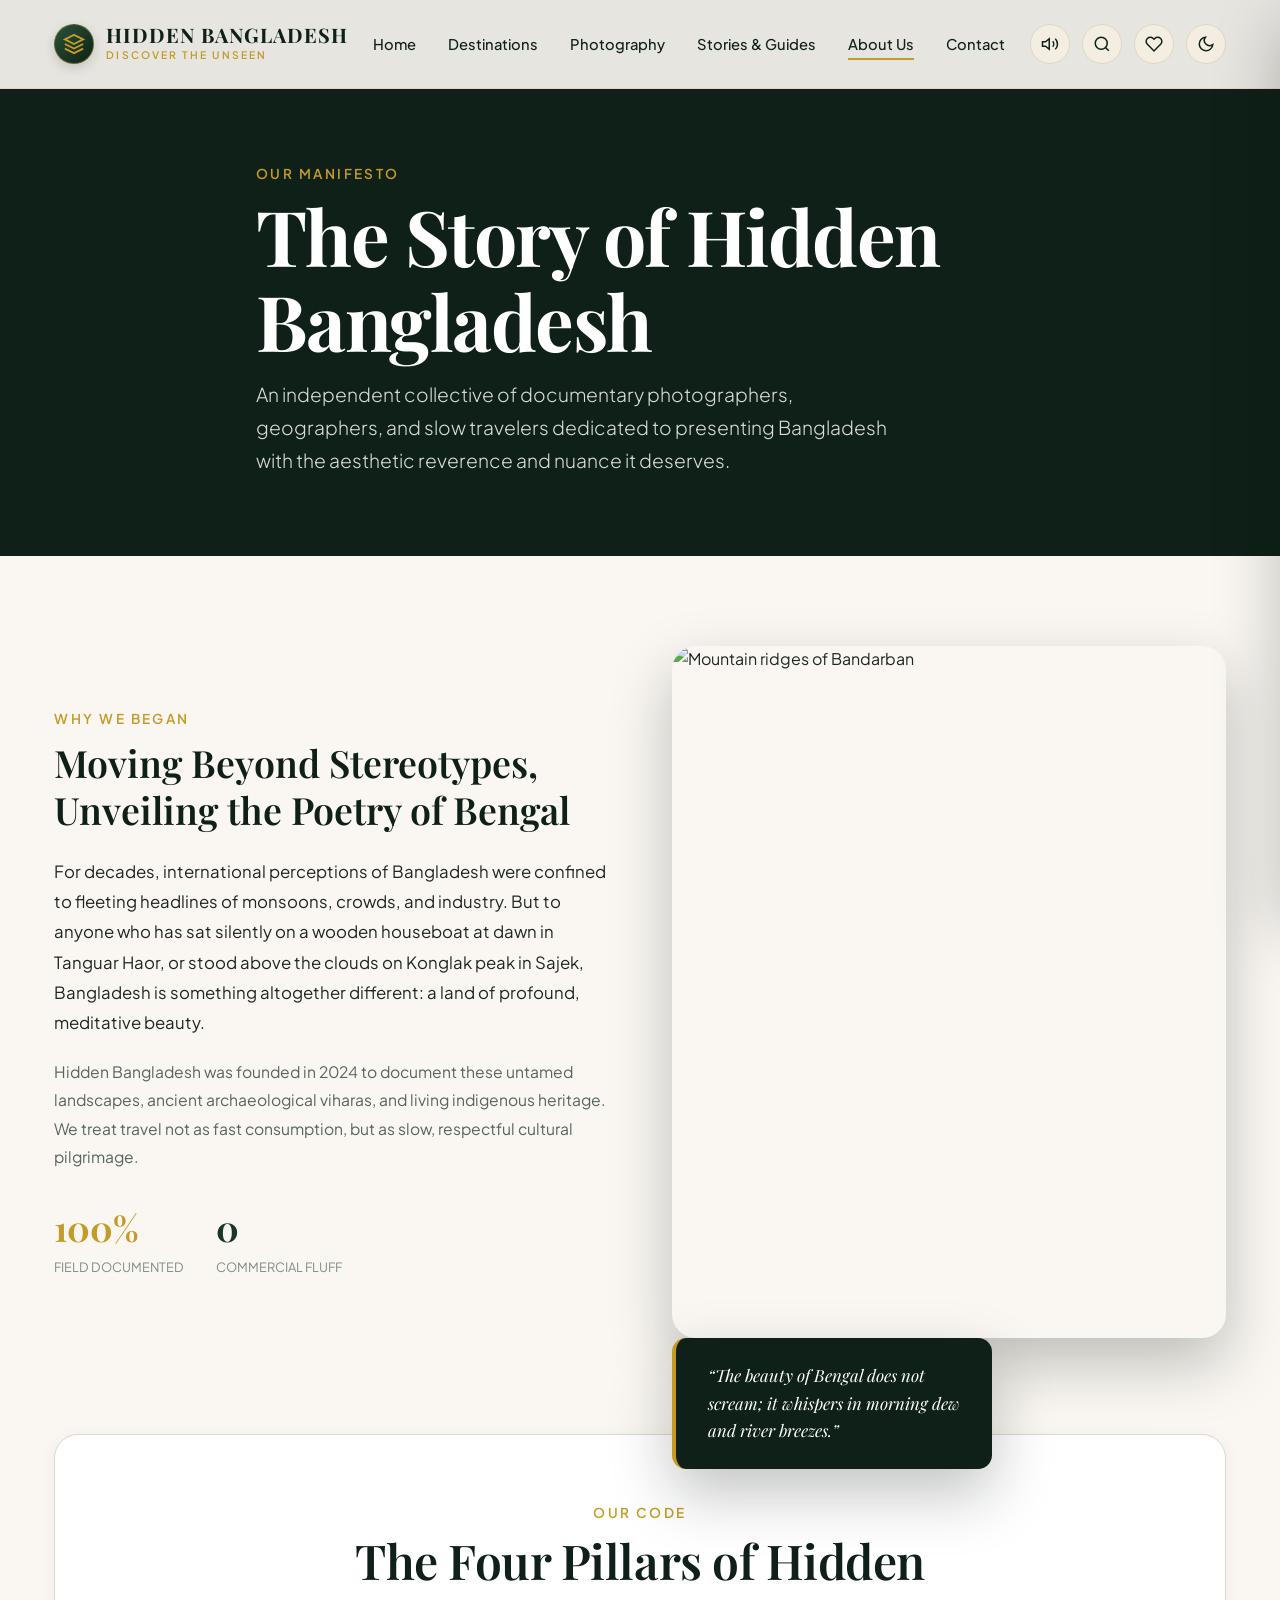
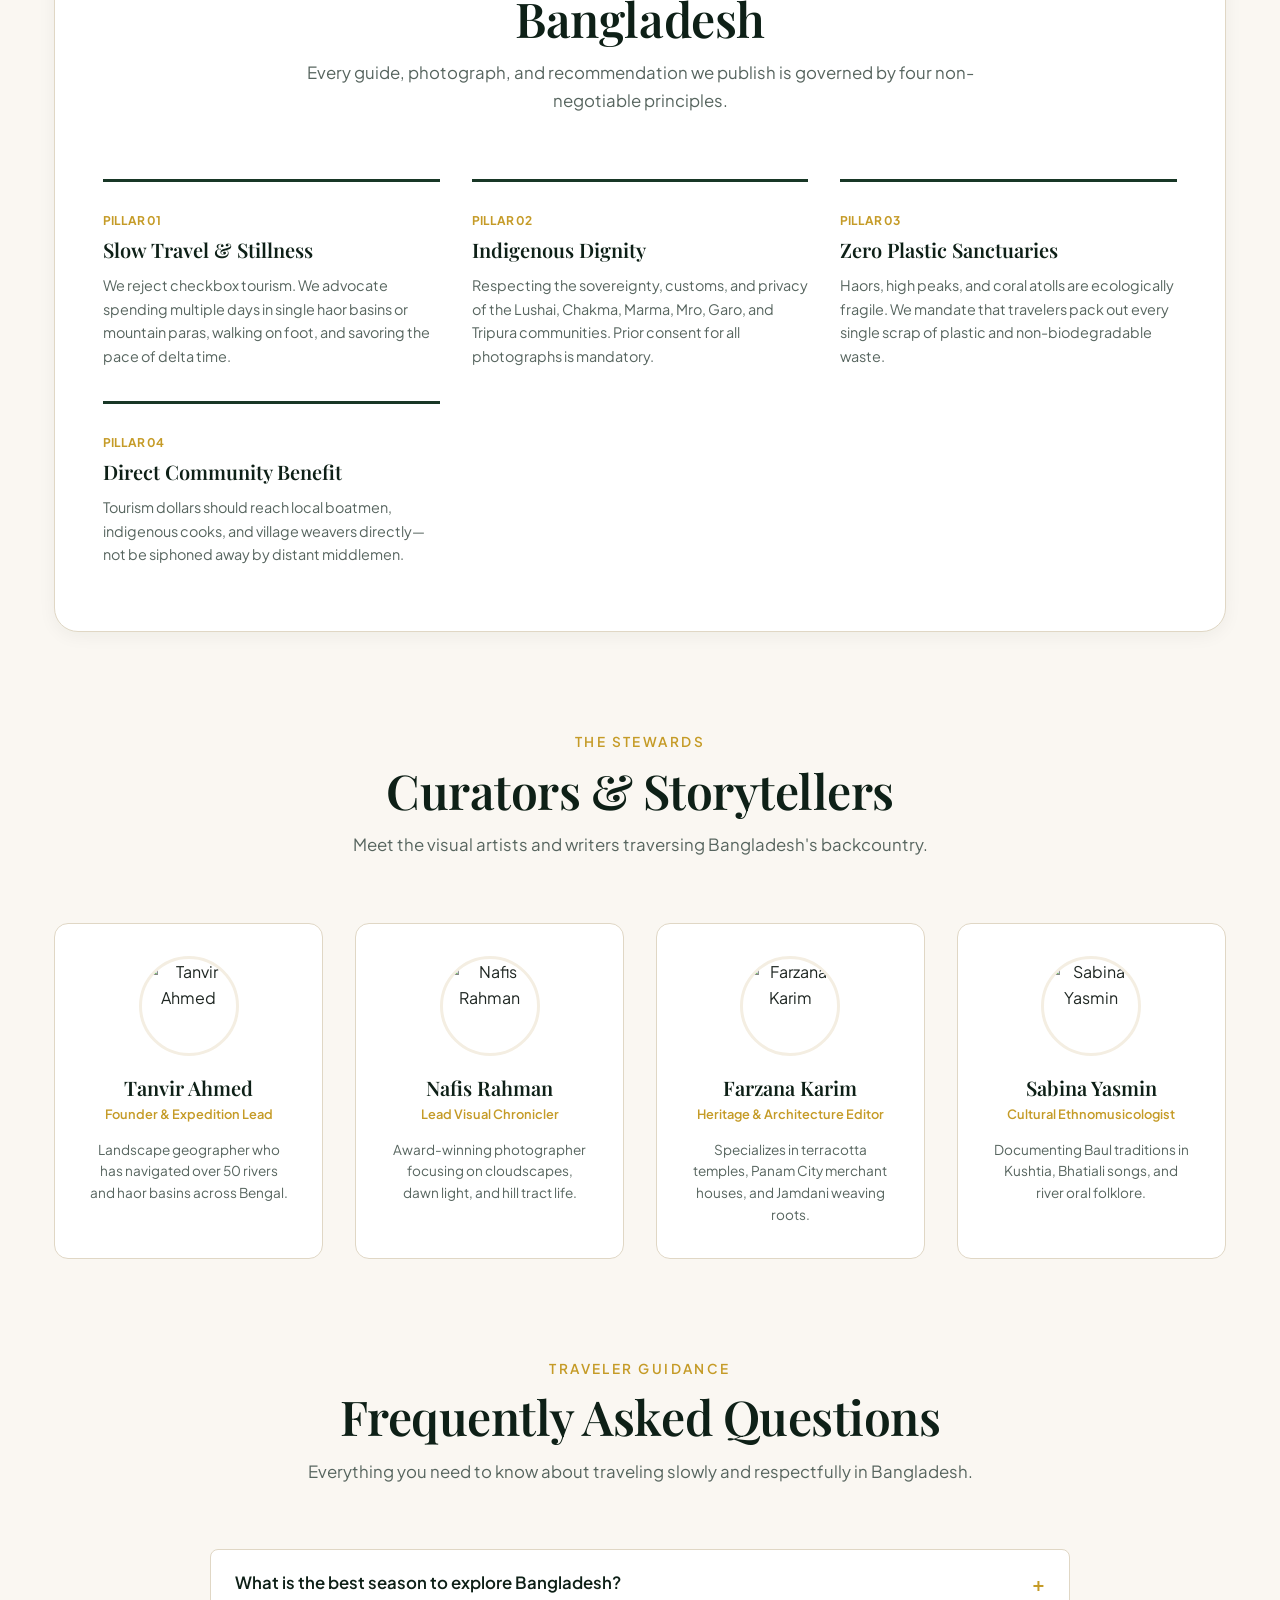
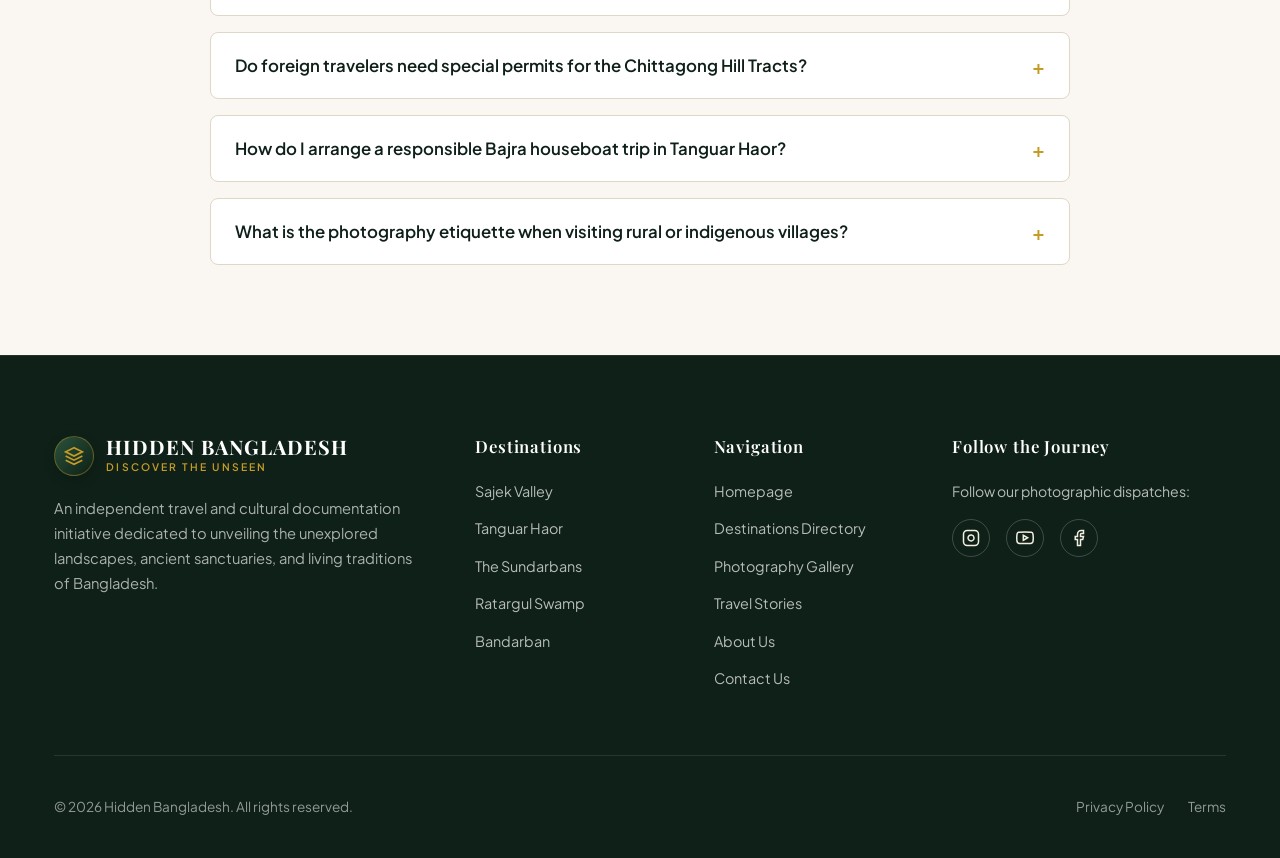
==== commit d0ebff40: "Add map view, weather widget, dark mode" ====
--- a/about.html
+++ b/about.html
@@ -7,6 +7,7 @@
   <meta name="description" content="Learn about Hidden Bangladesh: an independent cultural and travel documentation initiative dedicated to unveiling the unseen beauty of Bengal.">
   <link rel="stylesheet" href="css/style.css">
   <link rel="stylesheet" href="css/components.css">
+  <script>(function(){try{var t=localStorage.getItem('hb_theme');if(t!=='dark'&&t!=='light'){t=(window.matchMedia&&window.matchMedia('(prefers-color-scheme: dark)').matches)?'dark':'light';}if(t==='dark'){document.documentElement.setAttribute('data-theme','dark');}}catch(e){}})();</script>
 </head>
 <body style="background-color: var(--color-sand-light);">
 
@@ -136,7 +137,7 @@
       </div>
 
       <!-- Core Principles / Ethical Charter -->
-      <section style="background: var(--color-white); padding: 4rem 3rem; border-radius: var(--radius-xl); border: 1px solid var(--color-sand-border); box-shadow: var(--shadow-subtle); margin-bottom: 6rem;" id="manifesto">
+      <section style="background: var(--color-surface); padding: 4rem 3rem; border-radius: var(--radius-xl); border: 1px solid var(--color-sand-border); box-shadow: var(--shadow-subtle); margin-bottom: 6rem;" id="manifesto">
         <div class="section-header">
           <span class="subtitle-editorial">Our Code</span>
           <h2 class="headline-section">The Four Pillars of Hidden Bangladesh</h2>
@@ -187,28 +188,28 @@
         </div>
 
         <div style="display: grid; grid-template-columns: repeat(auto-fit, minmax(250px, 1fr)); gap: 2rem;">
-          <div style="background: var(--color-white); border-radius: var(--radius-lg); overflow: hidden; border: 1px solid var(--color-sand-border); text-align: center; padding: 2rem;">
+          <div style="background: var(--color-surface); border-radius: var(--radius-lg); overflow: hidden; border: 1px solid var(--color-sand-border); text-align: center; padding: 2rem;">
             <img src="https://images.unsplash.com/photo-1534528741775-53994a69daeb?auto=format&fit=crop&w=240&q=80" alt="Tanvir Ahmed" style="width: 100px; height: 100px; border-radius: 50%; margin: 0 auto 1.25rem; object-fit: cover; border: 3px solid var(--color-sand);">
             <h3 style="font-size: 1.25rem; color: var(--color-forest-deep); margin-bottom: 0.25rem;">Tanvir Ahmed</h3>
             <div style="font-size: 0.8rem; color: var(--color-gold); font-weight: 600; margin-bottom: 0.85rem;">Founder & Expedition Lead</div>
             <p style="font-size: 0.85rem; color: var(--color-text-muted); line-height: 1.6;">Landscape geographer who has navigated over 50 rivers and haor basins across Bengal.</p>
           </div>
 
-          <div style="background: var(--color-white); border-radius: var(--radius-lg); overflow: hidden; border: 1px solid var(--color-sand-border); text-align: center; padding: 2rem;">
+          <div style="background: var(--color-surface); border-radius: var(--radius-lg); overflow: hidden; border: 1px solid var(--color-sand-border); text-align: center; padding: 2rem;">
             <img src="https://images.unsplash.com/photo-1507003211169-0a1dd7228f2d?auto=format&fit=crop&w=240&q=80" alt="Nafis Rahman" style="width: 100px; height: 100px; border-radius: 50%; margin: 0 auto 1.25rem; object-fit: cover; border: 3px solid var(--color-sand);">
             <h3 style="font-size: 1.25rem; color: var(--color-forest-deep); margin-bottom: 0.25rem;">Nafis Rahman</h3>
             <div style="font-size: 0.8rem; color: var(--color-gold); font-weight: 600; margin-bottom: 0.85rem;">Lead Visual Chronicler</div>
             <p style="font-size: 0.85rem; color: var(--color-text-muted); line-height: 1.6;">Award-winning photographer focusing on cloudscapes, dawn light, and hill tract life.</p>
           </div>
 
-          <div style="background: var(--color-white); border-radius: var(--radius-lg); overflow: hidden; border: 1px solid var(--color-sand-border); text-align: center; padding: 2rem;">
+          <div style="background: var(--color-surface); border-radius: var(--radius-lg); overflow: hidden; border: 1px solid var(--color-sand-border); text-align: center; padding: 2rem;">
             <img src="https://images.unsplash.com/photo-1573496359142-b8d87734a5a2?auto=format&fit=crop&w=240&q=80" alt="Farzana Karim" style="width: 100px; height: 100px; border-radius: 50%; margin: 0 auto 1.25rem; object-fit: cover; border: 3px solid var(--color-sand);">
             <h3 style="font-size: 1.25rem; color: var(--color-forest-deep); margin-bottom: 0.25rem;">Farzana Karim</h3>
             <div style="font-size: 0.8rem; color: var(--color-gold); font-weight: 600; margin-bottom: 0.85rem;">Heritage & Architecture Editor</div>
             <p style="font-size: 0.85rem; color: var(--color-text-muted); line-height: 1.6;">Specializes in terracotta temples, Panam City merchant houses, and Jamdani weaving roots.</p>
           </div>
 
-          <div style="background: var(--color-white); border-radius: var(--radius-lg); overflow: hidden; border: 1px solid var(--color-sand-border); text-align: center; padding: 2rem;">
+          <div style="background: var(--color-surface); border-radius: var(--radius-lg); overflow: hidden; border: 1px solid var(--color-sand-border); text-align: center; padding: 2rem;">
             <img src="https://images.unsplash.com/photo-1544005313-94ddf0286df2?auto=format&fit=crop&w=240&q=80" alt="Sabina Yasmin" style="width: 100px; height: 100px; border-radius: 50%; margin: 0 auto 1.25rem; object-fit: cover; border: 3px solid var(--color-sand);">
             <h3 style="font-size: 1.25rem; color: var(--color-forest-deep); margin-bottom: 0.25rem;">Sabina Yasmin</h3>
             <div style="font-size: 0.8rem; color: var(--color-gold); font-weight: 600; margin-bottom: 0.85rem;">Cultural Ethnomusicologist</div>
@@ -227,7 +228,7 @@
 
         <div style="display: flex; flex-direction: column; gap: 1rem;" id="faqAccordion">
           <!-- FAQ 1 -->
-          <div class="faq-item" style="background: var(--color-white); border-radius: var(--radius-md); border: 1px solid var(--color-sand-border); overflow: hidden;">
+          <div class="faq-item" style="background: var(--color-surface); border-radius: var(--radius-md); border: 1px solid var(--color-sand-border); overflow: hidden;">
             <button class="faq-question" style="width: 100%; padding: 1.25rem 1.5rem; text-align: left; display: flex; justify-content: space-between; align-items: center; font-weight: 600; color: var(--color-forest-deep); font-size: 1.05rem;" onclick="toggleFaq(this)">
               <span>What is the best season to explore Bangladesh?</span>
               <span class="faq-icon" style="color: var(--color-gold); font-size: 1.25rem;">+</span>
@@ -238,7 +239,7 @@
           </div>
 
           <!-- FAQ 2 -->
-          <div class="faq-item" style="background: var(--color-white); border-radius: var(--radius-md); border: 1px solid var(--color-sand-border); overflow: hidden;">
+          <div class="faq-item" style="background: var(--color-surface); border-radius: var(--radius-md); border: 1px solid var(--color-sand-border); overflow: hidden;">
             <button class="faq-question" style="width: 100%; padding: 1.25rem 1.5rem; text-align: left; display: flex; justify-content: space-between; align-items: center; font-weight: 600; color: var(--color-forest-deep); font-size: 1.05rem;" onclick="toggleFaq(this)">
               <span>Do foreign travelers need special permits for the Chittagong Hill Tracts?</span>
               <span class="faq-icon" style="color: var(--color-gold); font-size: 1.25rem;">+</span>
@@ -249,7 +250,7 @@
           </div>
 
           <!-- FAQ 3 -->
-          <div class="faq-item" style="background: var(--color-white); border-radius: var(--radius-md); border: 1px solid var(--color-sand-border); overflow: hidden;">
+          <div class="faq-item" style="background: var(--color-surface); border-radius: var(--radius-md); border: 1px solid var(--color-sand-border); overflow: hidden;">
             <button class="faq-question" style="width: 100%; padding: 1.25rem 1.5rem; text-align: left; display: flex; justify-content: space-between; align-items: center; font-weight: 600; color: var(--color-forest-deep); font-size: 1.05rem;" onclick="toggleFaq(this)">
               <span>How do I arrange a responsible Bajra houseboat trip in Tanguar Haor?</span>
               <span class="faq-icon" style="color: var(--color-gold); font-size: 1.25rem;">+</span>
@@ -260,7 +261,7 @@
           </div>
 
           <!-- FAQ 4 -->
-          <div class="faq-item" style="background: var(--color-white); border-radius: var(--radius-md); border: 1px solid var(--color-sand-border); overflow: hidden;">
+          <div class="faq-item" style="background: var(--color-surface); border-radius: var(--radius-md); border: 1px solid var(--color-sand-border); overflow: hidden;">
             <button class="faq-question" style="width: 100%; padding: 1.25rem 1.5rem; text-align: left; display: flex; justify-content: space-between; align-items: center; font-weight: 600; color: var(--color-forest-deep); font-size: 1.05rem;" onclick="toggleFaq(this)">
               <span>What is the photography etiquette when visiting rural or indigenous villages?</span>
               <span class="faq-icon" style="color: var(--color-gold); font-size: 1.25rem;">+</span>
--- a/css/style.css
+++ b/css/style.css
@@ -29,6 +29,7 @@
   --color-charcoal-border: #28302b;
 
   --color-offwhite: #fcfaf7;
+  --color-surface: #ffffff;
   --color-text-main: #1f2723;
   --color-text-muted: #57655f;
   --color-text-subtle: #7f8e87;
@@ -399,3 +400,96 @@
 ::-webkit-scrollbar-thumb:hover {
   background: var(--color-forest-deep);
 }
+
+/* ==========================================================================
+   DARK MODE THEME
+   Activated by adding data-theme="dark" on the <html> element
+   ========================================================================== */
+html[data-theme="dark"] {
+  --color-sand: #141d18;
+  --color-sand-light: #0d1410;
+  --color-sand-border: #29362e;
+  --color-sand-dark: #29362e;
+  --color-forest-mist: #15201a;
+  --color-offwhite: #101713;
+  --color-surface: #16201a;
+
+  --color-text-main: #e6ebe8;
+  --color-text-muted: #a6b2ab;
+  --color-text-subtle: #85938b;
+
+  --shadow-subtle: 0 4px 18px rgba(0, 0, 0, 0.35);
+  --shadow-card: 0 10px 30px rgba(0, 0, 0, 0.45);
+  --shadow-hover: 0 18px 45px rgba(0, 0, 0, 0.55);
+
+  color-scheme: dark;
+}
+
+html[data-theme="dark"] body {
+  background-color: var(--color-sand-light);
+  color: var(--color-text-main);
+}
+
+html[data-theme="dark"] h1,
+html[data-theme="dark"] h2,
+html[data-theme="dark"] h3,
+html[data-theme="dark"] h4,
+html[data-theme="dark"] h5,
+html[data-theme="dark"] h6 {
+  color: #eaf1ec;
+}
+
+html[data-theme="dark"] .author-name,
+html[data-theme="dark"] .search-modal-input {
+  color: #e6ebe8;
+}
+
+/* Sub-page light navbar transforms into the dark glass navbar */
+html[data-theme="dark"] .site-nav.nav-light {
+  background: rgba(13, 20, 16, 0.94);
+  border-bottom-color: var(--color-sand-border);
+}
+
+html[data-theme="dark"] .site-nav.nav-light .brand-name { color: #ffffff; }
+html[data-theme="dark"] .site-nav.nav-light .nav-link { color: rgba(255, 255, 255, 0.85); }
+html[data-theme="dark"] .site-nav.nav-light .nav-link:hover,
+html[data-theme="dark"] .site-nav.nav-light .nav-link.active { color: var(--color-gold); }
+
+html[data-theme="dark"] .site-nav.nav-light .nav-action-btn {
+  background: #1a2620;
+  color: #e6ebe8;
+  border-color: rgba(255, 255, 255, 0.15);
+}
+
+html[data-theme="dark"] .site-nav.nav-light .mobile-toggle { color: #ffffff; }
+
+/* Buttons adapt for contrast on dark surfaces */
+html[data-theme="dark"] .btn-outline {
+  border-color: #4b6b58;
+  color: #cfe0d5;
+}
+
+html[data-theme="dark"] .btn-outline:hover {
+  background: var(--color-forest);
+  color: #ffffff;
+}
+
+html[data-theme="dark"] [style*="border-color: var(--color-forest)"] {
+  border-color: #4b6b58 !important;
+}
+
+html[data-theme="dark"] [style*="color: var(--color-forest);"] {
+  color: #7bc49a !important;
+}
+
+html[data-theme="dark"] [style*="color: var(--color-forest-deep);"] {
+  color: #eaf1ec !important;
+}
+
+/* Inputs placed on light surfaces */
+html[data-theme="dark"] .filter-search-box input:focus {
+  background: var(--color-surface);
+  border-color: var(--color-gold);
+}
+
+html[data-theme="dark"] .fav-item { background: #101913; }
--- a/css/components.css
+++ b/css/components.css
@@ -698,7 +698,7 @@
 }
 
 .card-dest {
-  background: var(--color-white);
+  background: var(--color-surface);
   border-radius: var(--radius-lg);
   overflow: hidden;
   box-shadow: var(--shadow-subtle);
@@ -844,7 +844,7 @@
 
 /* Filter Bar Component */
 .filter-bar {
-  background: var(--color-white);
+  background: var(--color-surface);
   padding: 1.25rem 1.5rem;
   border-radius: var(--radius-lg);
   border: 1px solid var(--color-sand-border);
@@ -881,7 +881,7 @@
 
 .filter-search-box input:focus {
   border-color: var(--color-forest);
-  background: var(--color-white);
+  background: var(--color-surface);
 }
 
 .filter-search-box svg {
@@ -1183,7 +1183,7 @@
 }
 
 .story-card {
-  background: var(--color-white);
+  background: var(--color-surface);
   border-radius: var(--radius-lg);
   overflow: hidden;
   border: 1px solid var(--color-sand-border);
@@ -1291,7 +1291,7 @@
 }
 
 .culture-card {
-  background: var(--color-white);
+  background: var(--color-surface);
   padding: 2.25rem 2rem;
   border-radius: var(--radius-lg);
   border: 1px solid var(--color-sand-border);
@@ -1362,7 +1362,7 @@
 }
 
 .search-modal-box {
-  background: var(--color-white);
+  background: var(--color-surface);
   width: min(720px, 100%);
   border-radius: var(--radius-xl);
   overflow: hidden;
@@ -1433,7 +1433,7 @@
   right: 0;
   bottom: 0;
   width: min(420px, 100%);
-  background: var(--color-white);
+  background: var(--color-surface);
   box-shadow: var(--shadow-deep);
   z-index: 1500;
   transform: translateX(100%);
@@ -1716,3 +1716,200 @@
     gap: 1rem;
   }
 }
+
+/* ==========================================================================
+   13. Theme (Dark Mode) Toggle Button
+   ========================================================================== */
+.theme-toggle-btn .icon-sun { display: none; }
+
+html[data-theme="dark"] .theme-toggle-btn .icon-moon { display: none; }
+html[data-theme="dark"] .theme-toggle-btn .icon-sun { display: block; }
+
+.mobile-theme-toggle {
+  display: inline-flex;
+  align-items: center;
+  gap: 0.6rem;
+  margin-top: 1.5rem;
+  padding: 0.7rem 1.15rem;
+  border-radius: var(--radius-full);
+  border: 1px solid rgba(255, 255, 255, 0.2);
+  color: var(--color-white);
+  font-size: 0.9rem;
+  font-weight: 600;
+  width: fit-content;
+  transition: all var(--transition-fast);
+}
+
+.mobile-theme-toggle:hover {
+  border-color: var(--color-gold);
+  color: var(--color-gold);
+}
+
+.mobile-theme-toggle .icon-sun { display: none; }
+
+html[data-theme="dark"] .mobile-theme-toggle .icon-moon { display: none; }
+html[data-theme="dark"] .mobile-theme-toggle .icon-sun { display: block; }
+
+/* ==========================================================================
+   14. Destination Map View (Leaflet)
+   ========================================================================== */
+.view-toggle {
+  display: inline-flex;
+  background: var(--color-surface);
+  border: 1px solid var(--color-sand-border);
+  border-radius: var(--radius-full);
+  padding: 0.25rem;
+  gap: 0.25rem;
+}
+
+.view-toggle-btn {
+  display: inline-flex;
+  align-items: center;
+  gap: 0.4rem;
+  padding: 0.5rem 1.15rem;
+  border-radius: var(--radius-full);
+  font-size: 0.82rem;
+  font-weight: 600;
+  color: var(--color-text-muted);
+  transition: all var(--transition-fast);
+}
+
+.view-toggle-btn:hover {
+  color: var(--color-forest-deep);
+}
+
+.view-toggle-btn.active {
+  background: var(--color-forest);
+  color: var(--color-white);
+}
+
+.destinations-map {
+  height: 600px;
+  width: 100%;
+  border-radius: var(--radius-lg);
+  border: 1px solid var(--color-sand-border);
+  overflow: hidden;
+  box-shadow: var(--shadow-subtle);
+  z-index: 1;
+  background: var(--color-forest-mist);
+}
+
+.hb-map-pin span {
+  display: block;
+  width: 18px;
+  height: 18px;
+  border-radius: 50% 50% 50% 0;
+  transform: rotate(-45deg);
+  background: var(--color-forest);
+  border: 2px solid var(--color-gold);
+  box-shadow: 0 2px 8px rgba(0, 0, 0, 0.4);
+}
+
+.leaflet-popup-content { margin: 0; }
+.leaflet-container a { color: var(--color-forest); }
+
+.hb-map-popup { width: 220px; }
+.hb-map-popup img { width: 100%; height: 110px; object-fit: cover; display: block; }
+.hb-map-popup-body { padding: 0.85rem 1rem 1rem; }
+.hb-map-popup-body h4 { font-size: 1.05rem; margin-bottom: 0.15rem; color: var(--color-forest-deep); }
+.hb-map-popup-body .meta { font-size: 0.76rem; color: var(--color-text-subtle); margin-bottom: 0.65rem; }
+.hb-map-popup-body a { font-size: 0.82rem; font-weight: 700; color: var(--color-gold); }
+
+html[data-theme="dark"] .leaflet-popup-content-wrapper,
+html[data-theme="dark"] .leaflet-popup-tip {
+  background: var(--color-surface);
+  color: var(--color-text-main);
+}
+html[data-theme="dark"] .hb-map-popup-body h4 { color: #eaf1ec; }
+
+/* ==========================================================================
+   15. Weather & Date Widget
+   ========================================================================== */
+.weather-card {
+  margin-top: 1.75rem;
+  padding-top: 1.5rem;
+  border-top: 1px solid var(--color-sand-border);
+}
+
+.weather-head {
+  display: flex;
+  align-items: center;
+  justify-content: space-between;
+  gap: 1rem;
+  margin-bottom: 0.9rem;
+}
+
+.weather-date {
+  font-family: var(--font-serif);
+  font-size: 1.05rem;
+  font-weight: 600;
+  color: var(--color-forest-deep);
+  line-height: 1.3;
+}
+
+.weather-place {
+  font-size: 0.76rem;
+  color: var(--color-text-subtle);
+  text-transform: uppercase;
+  letter-spacing: 0.06em;
+  margin-top: 0.15rem;
+}
+
+.weather-now {
+  display: flex;
+  align-items: center;
+  gap: 0.55rem;
+  flex-shrink: 0;
+}
+
+.weather-now .temp {
+  font-family: var(--font-serif);
+  font-size: 2rem;
+  font-weight: 700;
+  color: var(--color-forest-deep);
+  line-height: 1;
+}
+
+.weather-now .emoji { font-size: 1.8rem; line-height: 1; }
+
+.weather-sub {
+  font-size: 0.8rem;
+  color: var(--color-text-muted);
+  line-height: 1.5;
+  margin-bottom: 1rem;
+}
+
+.weather-days {
+  display: grid;
+  grid-template-columns: repeat(3, 1fr);
+  gap: 0.5rem;
+}
+
+.weather-day {
+  background: var(--color-forest-mist);
+  border: 1px solid var(--color-sand-border);
+  border-radius: var(--radius-md);
+  padding: 0.65rem 0.35rem;
+  text-align: center;
+}
+
+.weather-day .dname {
+  font-size: 0.68rem;
+  text-transform: uppercase;
+  letter-spacing: 0.05em;
+  color: var(--color-text-subtle);
+  font-weight: 700;
+}
+
+.weather-day .demoji { font-size: 1.3rem; margin: 0.2rem 0; }
+.weather-day .dtemp { font-size: 0.76rem; color: var(--color-text-main); font-weight: 600; }
+
+.weather-loading,
+.weather-error { font-size: 0.85rem; color: var(--color-text-subtle); }
+
+html[data-theme="dark"] .weather-date,
+html[data-theme="dark"] .weather-now .temp { color: #eaf1ec; }
+
+@media (max-width: 820px) {
+  .destinations-map { height: 480px; }
+}
